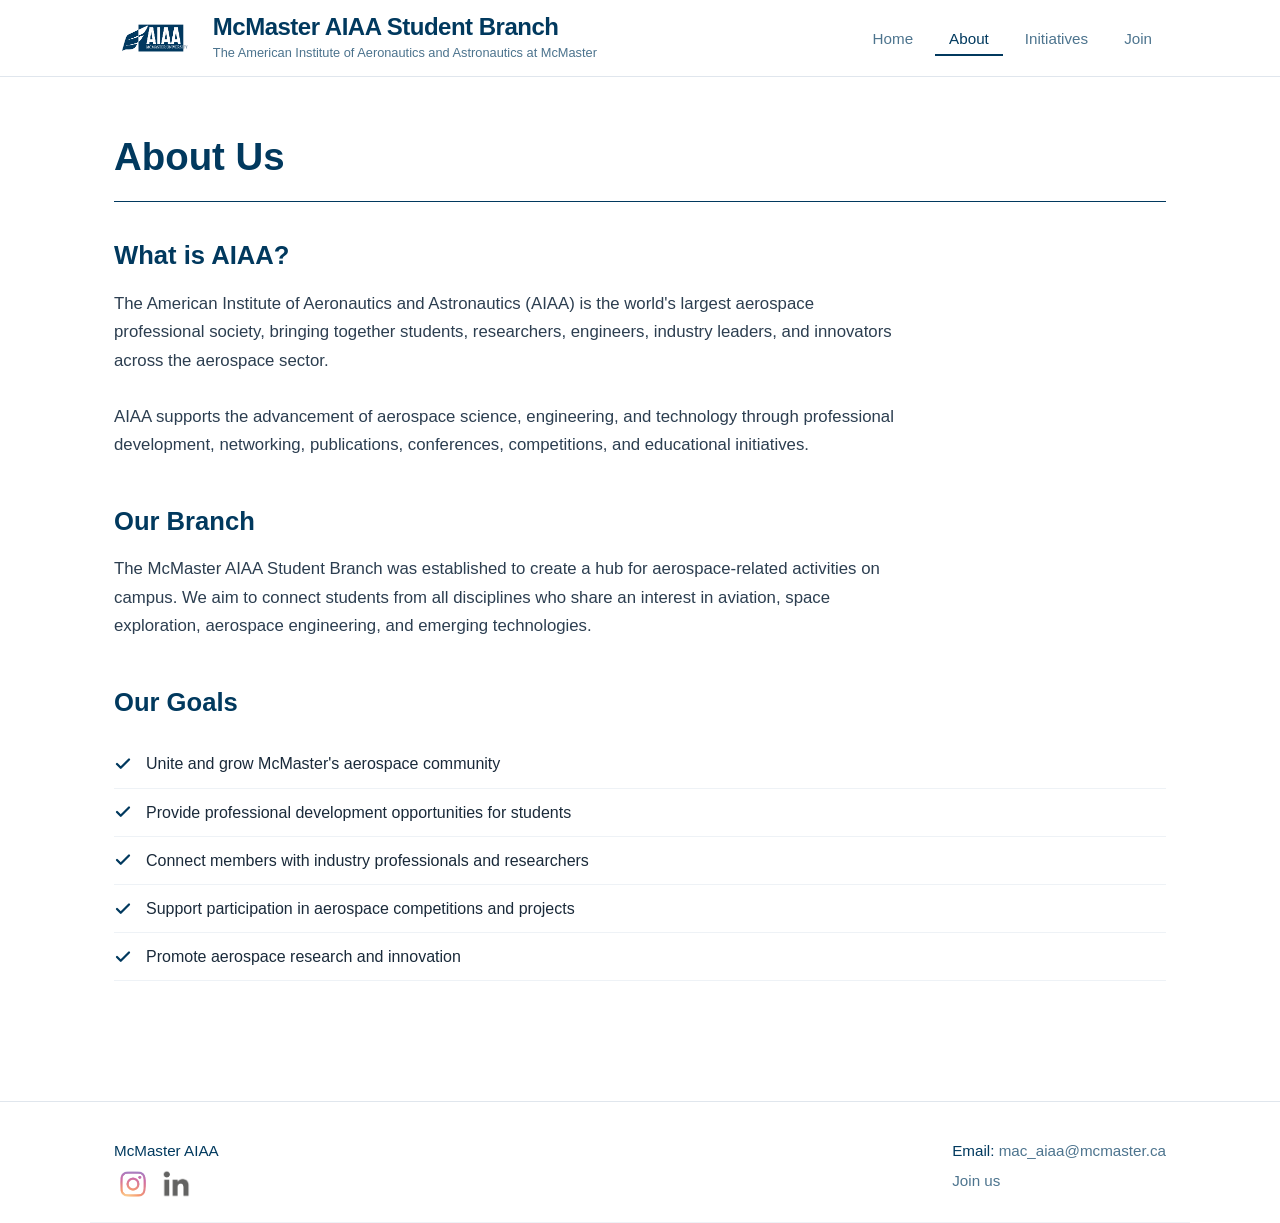
==== about.html @ 82f976f5 "updated header + navbar" ====
<!doctype html>
<html lang="en">

<head>
    <meta charset="utf-8">
    <meta name="viewport" content="width=device-width, initial-scale=1.0">
    <title>McMaster AIAA | About</title>
    <link rel="stylesheet" href="css/style.css">

    <link rel="icon" type="image/png" href="favicon/favicon-96x96.png" sizes="96x96" />
    <link rel="icon" type="image/svg+xml" href="favicon/favicon.svg" />
    <link rel="shortcut icon" href="favicon/favicon.ico" />
    <link rel="apple-touch-icon" sizes="180x180" href="favicon/apple-touch-icon.png" />
    <link rel="manifest" href="favicon/site.webmanifest" />
</head>

<body>

    <div id="container">
        <!-- ===== HEADER ===== -->
        <div id="header">
            <div class="header-inner">
                <a href="index.html" id="homelink">
                    <div id="headerlogo">
                        <img src="images/wingslogo_whitebg.png" id="logo" alt="McMaster AIAA logo">
                    </div>
                    <div id="headertext">
                        <h1>McMaster AIAA Student Branch</h1>
                        <p>The American Institute of Aeronautics and Astronautics at McMaster</p>
                    </div>
                </a>
                <button class="nav-toggle" id="navToggle" aria-label="Toggle navigation menu">
                    <span></span>
                    <span></span>
                    <span></span>
                </button>
                <div id="navbar">
                    <a href="index.html" class="link">Home</a>
                    <a href="about.html" class="link active">About</a>
                    <a href="projects.html" class="link">Initiatives</a>
                    <a href="join.html" class="link">Join</a>
                </div>
            </div>
        </div>

        <!-- ===== PAGE CONTENT ===== -->
        <div class="page-content">
            <div class="container">
                <h1>About Us</h1>

                <section>
                    <h2>What is AIAA?</h2>
                    <p>
                        The American Institute of Aeronautics and Astronautics (AIAA) is the world's largest aerospace
                        professional society, bringing together students, researchers, engineers, industry leaders, and
                        innovators across the aerospace sector.
                    </p>
                    <br>
                    <p>
                        AIAA supports the advancement of aerospace science, engineering, and technology through
                        professional development, networking, publications, conferences, competitions, and educational
                        initiatives.
                    </p>
                </section>

                <section>
                    <h2>Our Branch</h2>
                    <p>
                        The McMaster AIAA Student Branch was established to create a hub for aerospace-related
                        activities on campus. We aim to connect students from all disciplines who share an interest in
                        aviation, space exploration, aerospace engineering, and emerging technologies.
                    </p>
                </section>

                <section>
                    <h2>Our Goals</h2>
                    <ul class="goals-list">
                        <li>Unite and grow McMaster's aerospace community</li>
                        <li>Provide professional development opportunities for students</li>
                        <li>Connect members with industry professionals and researchers</li>
                        <li>Support participation in aerospace competitions and projects</li>
                        <li>Promote aerospace research and innovation</li>
                    </ul>
                </section>
            </div>
        </div>

        <!-- ===== FOOTER ===== -->
        <div id="footer">
            <div class="container footer-inner">
                <div class="footer-col">
                    <p>McMaster AIAA</p>
                    <div class="social-links">
                        <a href="https://www.instagram.com/mcmasteraiaa/" target="_blank">
                            <img class="footer-logo" src="images/instagramLogo.png" alt="Instagram">
                        </a>
                        <a href="https://www.linkedin.com/company/mcmasteraiaa/" target="_blank">
                            <img class="footer-logo" src="images/Icon-Linkedin.png" alt="LinkedIn">
                        </a>
                    </div>
                </div>
                <div class="footer-col">
                    <p>Email: <a target="_blank" href="mailto:mac_aiaa@mcmaster.ca">mac_aiaa@mcmaster.ca</a></p>
                    <p><a href="join.html">Join us</a></p>
                </div>
            </div>
        </div>
    </div>

    <script src="js/script.js" defer></script>
</body>

</html>
---- css/style.css ----
* {
    margin: 0;
    padding: 0;
    box-sizing: border-box;
    cursor: default;
}

body {
    font-family: -apple-system, BlinkMacSystemFont, 'Segoe UI', Roboto, Helvetica, Arial, sans-serif;
    color: #1a1a1a;
    line-height: 1.7;
    padding-top: 76px;
}

a {
    text-decoration: none;
    color: inherit;
    cursor: pointer;
}

img {
    max-width: 100%;
    display: block;
}

.container {
    max-width: 1100px;
    margin: 0 auto;
    padding: 0 24px;
}

/* ===== HEADER ===== */
#header {
    background: #ffffff;
    color: #01395e;
    padding: 8px 0;
    border-bottom: 1px solid #e0e6ed;
    position: fixed;
    top: 0;
    left: 0;
    right: 0;
    z-index: 1000;
    width: 100%;
}

.header-inner {
    display: flex;
    flex-wrap: wrap;
    align-items: center;
    justify-content: space-between;
    max-width: 1100px;
    margin: 0 auto;
    padding: 0 24px;
}

#homelink {
    display: flex;
    align-items: center;
    gap: 16px;
}

#headerlogo {
    flex-shrink: 0;
}

#logo {
    height: 60px;
    width: auto;
    padding: 4px;
    border-radius: 0;
    background: #ffffff;
}

#headertext h1 {
    font-size: 1.5rem;
    font-weight: 600;
    letter-spacing: -0.5px;
    line-height: 1.2;
    margin: 0;
    color: #01395e;
}

#headertext p {
    font-size: 0.8rem;
    opacity: 0.7;
    margin: 0;
    font-weight: 400;
    color: #01395e;
}

/* ===== HAMBURGER TOGGLE (mobile) ===== */
.nav-toggle {
    display: none;
    background: none;
    border: none;
    cursor: pointer;
    padding: 8px;
    flex-direction: column;
    gap: 5px;
    margin-left: auto;
    z-index: 1001;
}

.nav-toggle span {
    display: block;
    width: 26px;
    height: 2.5px;
    background: #01395e;
    transition: 0.25s ease;
    transform-origin: center;
    border-radius: 2px;
}

.nav-toggle.active span:nth-child(1) {
    transform: rotate(45deg) translate(5px, 5px);
}

.nav-toggle.active span:nth-child(2) {
    opacity: 0;
}

.nav-toggle.active span:nth-child(3) {
    transform: rotate(-45deg) translate(5px, -5px);
}

/* ===== NAVBAR ===== */
#navbar {
    display: flex;
    gap: 8px;
    align-items: center;
}

#navbar a {
    position: relative;
    color: rgba(1, 57, 94, 0.7);
    font-weight: 500;
    padding: 6px 14px 4px 14px;
    font-size: 0.95rem;
    transition: color 0.2s;
    border-radius: 0;
}

#navbar a::after {
    content: '';
    position: absolute;
    bottom: 0;
    left: 0;
    width: 100%;
    height: 2px;
    background: #01395e;
    transform: scaleX(0);
    transform-origin: center;
    transition: transform 0.25s ease;
}

#navbar a:hover {
    color: #01395e;
}

#navbar a:hover::after {
    transform: scaleX(1);
}

#navbar a.active {
    color: #01395e;
}

#navbar a.active::after {
    transform: scaleX(1);
}

/* ===== HERO ===== */
#intro {
    padding: 0;
    background: #ffffff;
    border-bottom: 1px solid #eef2f6;
    position: relative;
}

.hero {
    position: relative;
    min-height: 480px;
    display: flex;
    align-items: center;
    justify-content: center;
    background-image: url('../images/earth.jpg');
    background-size: cover;
    background-position: center;
    background-color: #01395e;
    background-blend-mode: overlay;
}

.hero-overlay {
    /* background: rgba(1, 57, 94, 0.6); */
    width: 100%;
    padding: 80px 24px;
    text-align: center;
}

.hero-overlay h1 {
    font-size: 4.2rem;
    font-weight: 700;
    color: #ffffff;
    margin-bottom: 16px;
    letter-spacing: -1px;
    max-width: 900px;
    margin-left: auto;
    margin-right: auto;
}

.hero-overlay p {
    font-size: 1.3rem;
    color: rgba(255, 255, 255, 0.9);
    max-width: 720px;
    margin: 0 auto 24px;
}

.hero-overlay .btn-primary {
    background: #ffffff;
    color: #01395e;
    border: 2px solid #ffffff;
}

.hero-overlay .btn-primary:hover {
    background: transparent;
    color: #ffffff;
}

/* ===== MISSION ===== */
#missionstmt {
    padding: 40px 0;
    background: #ffffff;
}

.mission-box {
    background: #f8fafc;
    padding: 32px 40px;
    border-left: 2px solid #01395e;
    border-radius: 0;
}

.mission-box h2 {
    color: #01395e;
    font-size: 1.6rem;
    margin-bottom: 8px;
}

.mission-box p {
    font-size: 1.1rem;
    color: #2c3e50;
    max-width: 750px;
}

/* ===== INITIATIVES PREVIEW ===== */
#initiatives-preview {
    padding: 48px 0;
    background: #ffffff;
}

#initiatives-preview h2 {
    font-size: 1.8rem;
    color: #01395e;
    margin-bottom: 28px;
    border-bottom: 1px solid #01395e;
    padding-bottom: 8px;
    display: inline-block;
}

.preview-grid {
    display: grid;
    grid-template-columns: repeat(2, 2fr);
    gap: 24px;
    margin-top: 8px;
}

.preview-item {
    background: #f8fafc;
    padding: 0 0 20px 0;
    border-radius: 0;
    border: 1px solid #e9edf2;
    transition: box-shadow 0.2s;
    overflow: hidden;
}

/* .preview-item:hover {
    box-shadow: 0 4px 16px rgba(1, 57, 94, 0.06);
} */

.preview-item img {
    width: 100%;
    height: 140px;
    object-fit: cover;
    border-bottom: 1px solid #e9edf2;
}

.preview-item .preview-content {
    padding: 16px 20px;
}

.preview-content a {
    text-decoration: underline;
}

.preview-item h3 {
    color: #01395e;
    font-size: 1.1rem;
    margin-bottom: 6px;
}

.preview-item p {
    font-size: 0.95rem;
    color: #3d5166;
    margin: 0;
}

#joinus {
    padding: 48px 0 64px;
    background: #ffffff;
    text-align: center;
}

.btn-primary {
    display: inline-block;
    background: #01395e;
    color: #ffffff;
    padding: 14px 48px;
    font-weight: 600;
    font-size: 1.1rem;
    border-radius: 0;
    transition: background 0.2s, color 0.2s;
    border: 2px solid #01395e;
}

.btn-primary:hover {
    background: #002b49;
    border-color: #002b49;
}

/* ===== ABOUT, PROJECTS, JOIN PAGES ===== */
.page-content {
    padding: 48px 0 32px;
    background: #ffffff;
}

.page-content h1 {
    font-size: 2.4rem;
    color: #01395e;
    font-weight: 600;
    margin-bottom: 32px;
    border-bottom: 1px solid #01395e;
    padding-bottom: 12px;
}

.page-content section {
    margin-bottom: 40px;
}

.page-content h2 {
    font-size: 1.6rem;
    color: #01395e;
    margin-bottom: 12px;
}

.page-content p {
    font-size: 1.05rem;
    color: #2c3e50;
    max-width: 780px;
}

/* .about-image {
    margin: 24px 0 32px;
    border: 1px solid #e9edf2;
}

.about-image img {
    width: 100%;
    max-height: 320px;
    object-fit: cover;
} */

.goals-list {
    list-style: none;
    padding: 0;
    margin: 16px 0 0;
}

.goals-list li {
    padding: 10px 0 10px 32px;
    background: url('data:image/svg+xml;utf8,<svg xmlns="http://www.w3.org/2000/svg" width="18" height="18" viewBox="0 0 24 24" fill="none" stroke="%2301395e" stroke-width="3" stroke-linecap="round" stroke-linejoin="round"><polyline points="20 6 9 17 4 12"></polyline></svg>') left center no-repeat;
    background-size: 18px;
    border-bottom: 1px solid #eef2f6;
    color: #1a2a3a;
}

.initiative-list {
    display: flex;
    flex-direction: column;
    gap: 32px;
}

.initiative-item {
    background: #f8fafc;
    padding: 0;
    border-radius: 0;
    border-left: 2px solid #01395e;
    overflow: hidden;
}

.initiative-item .initiative-image {
    width: 100%;
    height: 180px;
    background-image: url('../images/placeholder.jpg');
    background-size: cover;
    background-position: center;
    border-bottom: 1px solid #e9edf2;
}

.initiative-item .initiative-text {
    padding: 24px 32px;
}

.initiative-text a {
    text-decoration: underline;
}

.initiative-item h2 {
    font-size: 1.3rem;
    color: #01395e;
    margin-bottom: 6px;
}

.initiative-item p {
    margin: 0;
    font-size: 1rem;
    color: #2c3e50;
}

.sponsor-section {
    margin-top: 48px;
    padding: 32px;
    background: #f8fafc;
    border-radius: 0;
    text-align: center;
}

.sponsor-section h2 {
    color: #01395e;
    margin-bottom: 8px;
}

.sponsor-section p {
    color: #01395e;
    font-weight: 600;
    text-decoration: underline;
    margin: 0 auto;
    text-align: center;
}

/* contact / join */
.contact-grid {
    display: grid;
    grid-template-columns: repeat(auto-fit, minmax(200px, 1fr));
    gap: 24px;
    margin: 32px 0;
}

.contact-card {
    background: #f8fafc;
    padding: 24px;
    border-radius: 0;
    text-align: center;
    border: 1px solid #e9edf2;
}

.contact-card h2 {
    font-size: 1.1rem;
    color: #01395e;
    margin-bottom: 8px;
}

.contact-card a {
    color: #01395e;
    font-weight: 500;
    word-break: break-all;
}

.join-note {
    margin-top: 24px;
    padding: 20px;
    background: #f8fafc;
    border-radius: 0;
    text-align: center;
}

.join-note a {
    color: #01395e;
    font-weight: 600;
    text-decoration: underline;
}

.lead {
    font-size: 1.15rem;
    color: #2c3e50;
    max-width: 780px;
    margin-bottom: 24px;
}

/* ===== FOOTER ===== */
#footer {
    background: #ffffff;
    color: #01395e;
    padding-top: 32px;
    margin-top: 48px;
    border-top: 1px solid #e0e6ed;
}

.footer-inner {
    display: flex;
    flex-wrap: wrap;
    justify-content: space-between;
    gap: 32px;
    padding-bottom: 24px;
    border-bottom: 1px solid #eef2f6;
}

.footer-col p {
    margin: 4px 0;
    font-size: 0.95rem;
}

.footer-col a {
    color: rgba(1, 57, 94, 0.7);
    transition: color 0.2s;
}

.footer-col a:hover {
    color: #01395e;
}

.social-links {
    display: flex;
    gap: 12px;
    margin-top: 6px;
}

.footer-logo {
    height: 28px;
    width: auto;
    opacity: 0.7;
    transition: opacity 0.2s;
}

.footer-logo:hover {
    opacity: 1;
    cursor: pointer;
}

/* ===== RESPONSIVE ===== */

/* Tablet*/
@media (min-width: 769px) and (max-width: 992px) {
    .header-inner {
        justify-content: center;
    }

    #homelink {
        flex: 0 0 auto;
    }

    #navbar {
        flex-basis: 100%;
        justify-content: center;
        margin-top: 4px;
    }

    .preview-grid {
        grid-template-columns: 1fr 1fr;
    }
}

/* Mobile */
@media (max-width: 768px) {
    body {
        padding-top: 66px;
    }

    .header-inner {
        flex-wrap: wrap;
        justify-content: flex-start;
        align-items: center;
        padding: 0 16px;
    }

    #homelink {
        flex: 0 1 auto;
        gap: 8px;
        max-width: calc(100% - 50px);
    }

    #logo {
        height: 40px;
    }

    #headertext h1 {
        font-size: 1rem;
        white-space: nowrap;
    }

    #headertext p {
        font-size: 0.6rem;
        white-space: nowrap;
        overflow: hidden;
        text-overflow: ellipsis;
        max-width: 150px;
    }

    .nav-toggle {
        display: flex;
        flex: 0 0 auto;
        margin-left: auto;
        padding: 4px;
    }

    #navbar {
        display: none;
        flex-direction: column;
        width: 100%;
        background: #ffffff;
        border-top: 1px solid #e0e6ed;
        margin-top: 12px;
        padding: 8px 0;
        order: 3;
        flex-basis: 100%;
        position: relative;
        box-shadow: 0 4px 12px rgba(0, 0, 0, 0.04);
    }

    #navbar.open {
        display: flex;
    }

    #navbar a {
        padding: 12px 20px;
        width: 100%;
        text-align: center;
        font-size: 0.95rem;
        color: #01395e;
        border-radius: 0;
        border-bottom: 1px solid #f4f8fc;
    }

    #navbar a:last-child {
        border-bottom: none;
    }

    #navbar a::after {
        display: none;
    }

    #navbar a.active {
        background: #f4f8fc;
        font-weight: 600;
    }

    #navbar a:hover {
        background: #f4f8fc;
    }

    .hero-overlay h1 {
        font-size: 2.6rem;
    }

    .hero-overlay p {
        font-size: 1.05rem;
    }

    .footer-inner {
        flex-direction: column;
        align-items: center;
        text-align: center;
    }

    .social-links {
        justify-content: center;
    }
}

/* Small phones */
@media (max-width: 480px) {
    body {
        padding-top: 60px;
    }

    #logo {
        height: 34px;
    }

    #headertext h1 {
        font-size: 0.9rem;
    }

    #headertext p {
        font-size: 0.5rem;
        max-width: 120px;
    }

    .hero-overlay h1 {
        font-size: 2.2rem;
    }

    .hero-overlay p {
        font-size: 1rem;
    }

    .preview-grid {
        grid-template-columns: 1fr;
    }

    .initiative-item .initiative-text {
        padding: 16px 20px;
    }

    .contact-grid {
        grid-template-columns: 1fr;
    }

    .btn-primary {
        padding: 12px 32px;
        font-size: 1rem;
    }
}
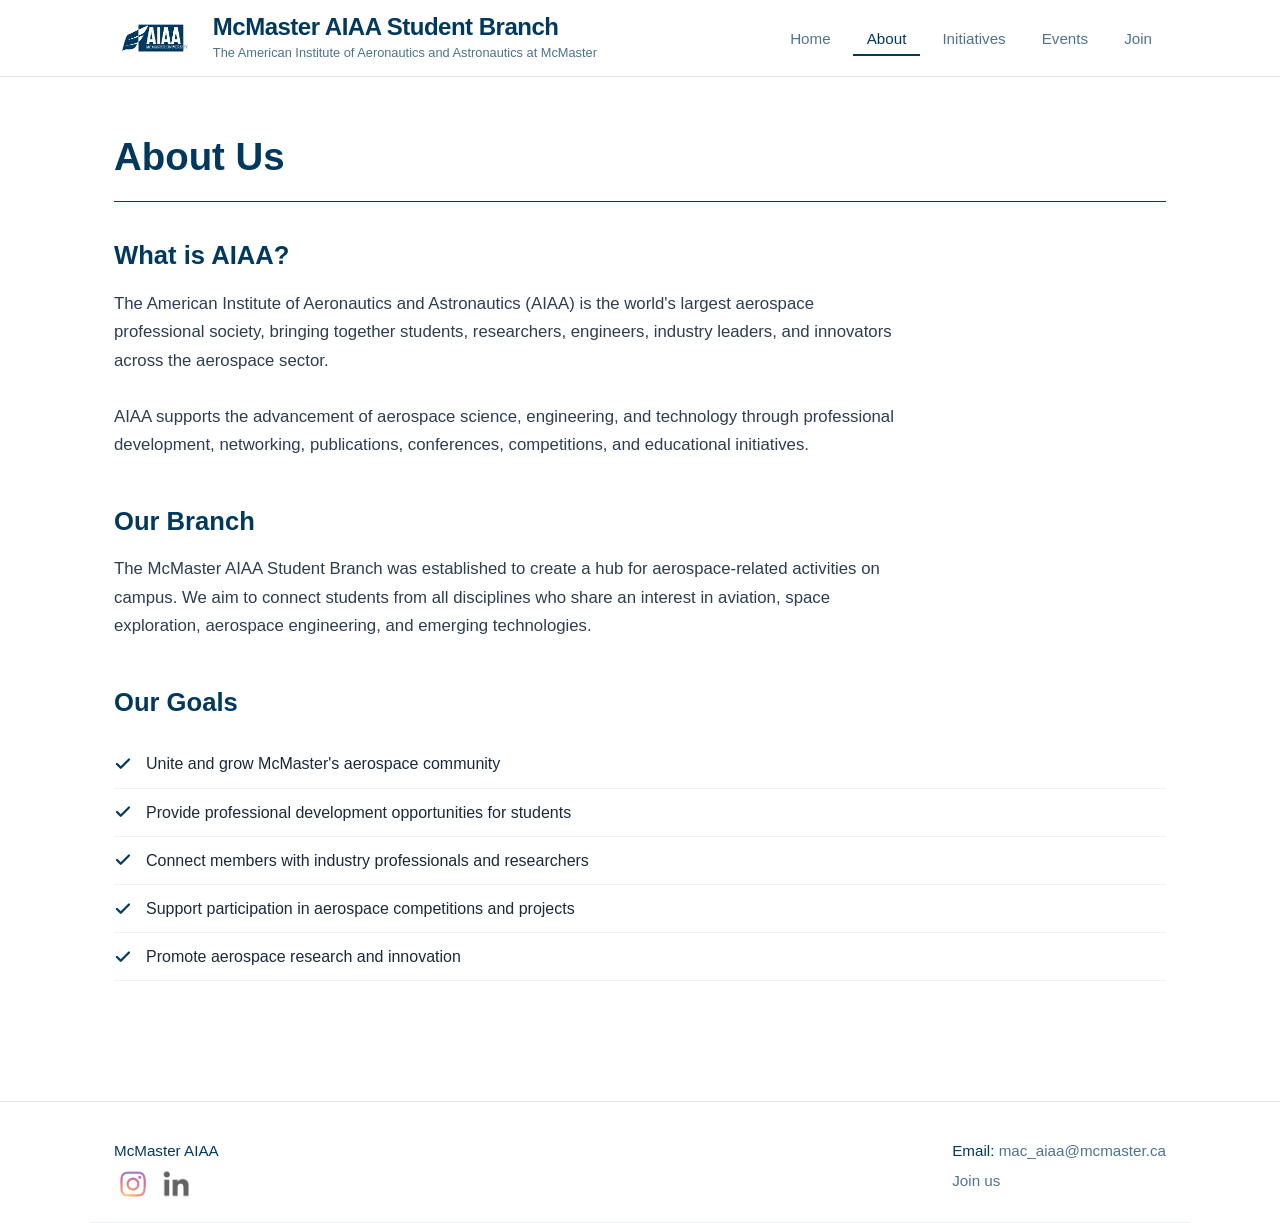
==== commit f8744917: "Merge branch 'main' into events-calendar" ====
--- a/about.html
+++ b/about.html
@@ -35,11 +35,12 @@
                     <span></span>
                 </button>
                 <div id="navbar">
-                    <a href="index.html" class="link">Home</a>
-                    <a href="about.html" class="link active">About</a>
-                    <a href="projects.html" class="link">Initiatives</a>
-                    <a href="join.html" class="link">Join</a>
-                </div>
+    <a href="index.html" class="link">Home</a>
+    <a href="about.html" class="link">About</a>
+    <a href="projects.html" class="link">Initiatives</a>
+    <a href="events.html" class="link active">Events</a>
+    <a href="join.html" class="link">Join</a>
+</div>
             </div>
         </div>
 
--- a/css/style.css
+++ b/css/style.css
@@ -728,4 +728,52 @@
         padding: 12px 32px;
         font-size: 1rem;
     }
+}
+
+/* ===== EVENTS PAGE ===== */
+
+.events-grid {
+    display: grid;
+    grid-template-columns: repeat(auto-fit, minmax(320px, 1fr));
+    gap: 28px;
+    margin-top: 40px;
+}
+
+.event-card {
+    background: #f8fafc;
+    border: 1px solid #e9edf2;
+    border-radius: 8px;
+    padding: 28px;
+    transition: box-shadow 0.2s ease;
+}
+
+.event-card:hover {
+    box-shadow: 0 6px 18px rgba(1,57,94,.08);
+}
+
+.event-card h2 {
+    color: #01395e;
+    font-size: 1.35rem;
+    margin-bottom: 12px;
+}
+
+.event-date {
+    color: #01395e;
+    font-weight: 600;
+    margin-bottom: 14px;
+}
+
+.event-card p {
+    color: #2c3e50;
+    margin-bottom: 18px;
+}
+
+.event-status {
+    display: inline-block;
+    background: #01395e;
+    color: white;
+    padding: 8px 16px;
+    border-radius: 30px;
+    font-size: .85rem;
+    font-weight: 600;
 }
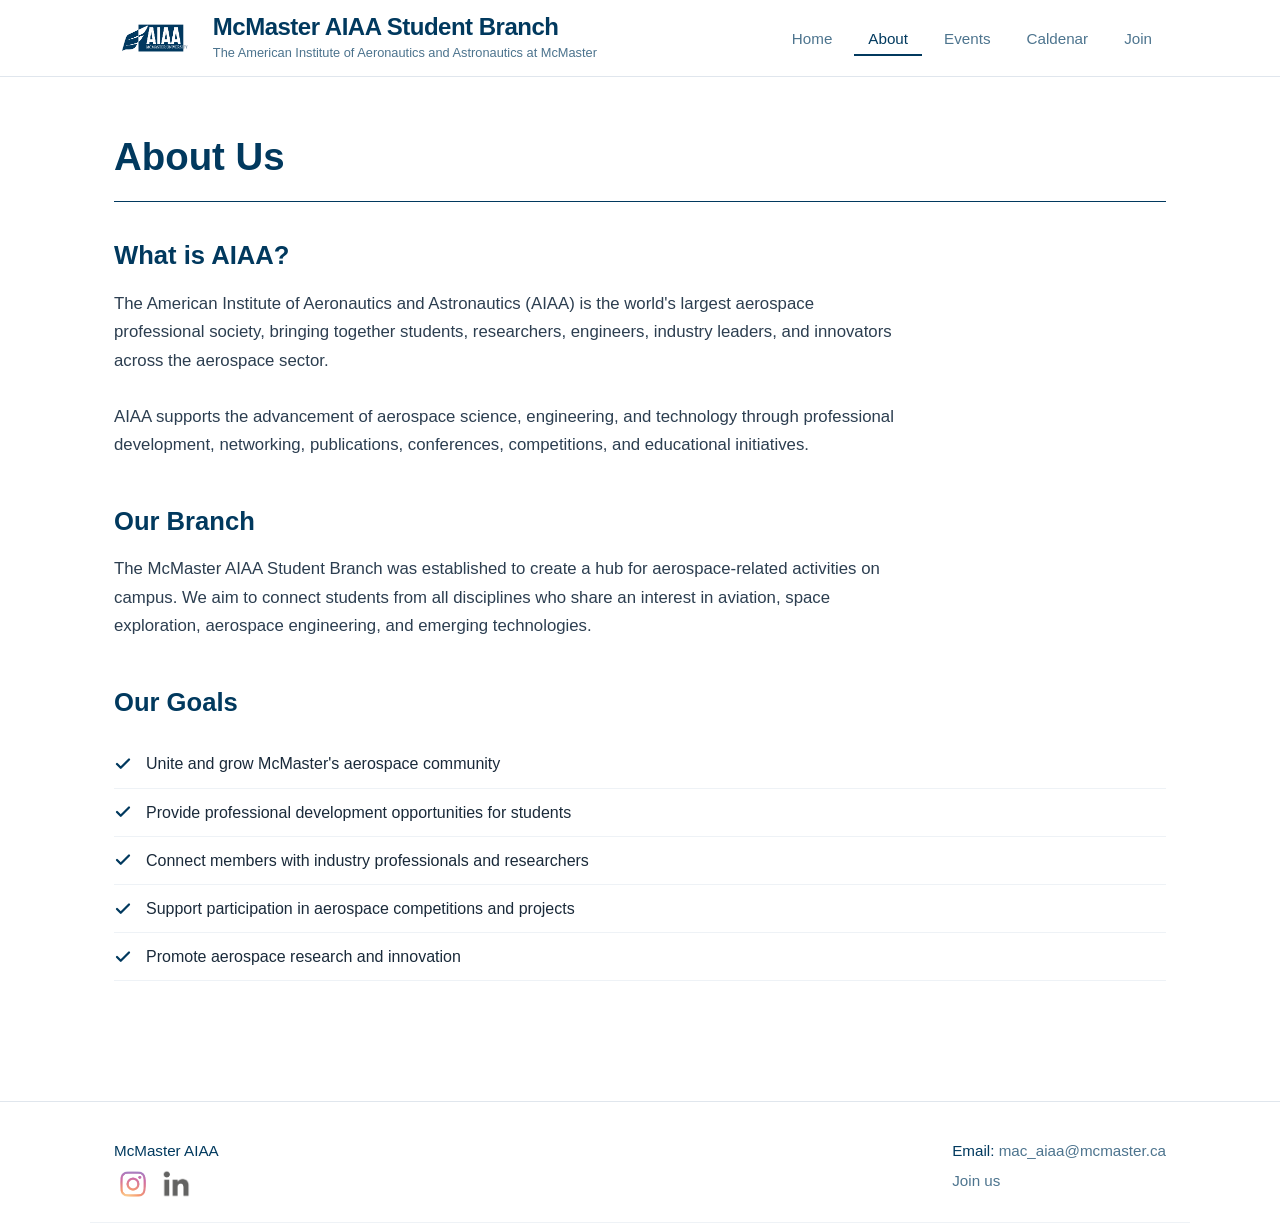
==== commit 7c46f0be: "fixed headers" ====
--- a/about.html
+++ b/about.html
@@ -35,12 +35,12 @@
                     <span></span>
                 </button>
                 <div id="navbar">
-    <a href="index.html" class="link">Home</a>
-    <a href="about.html" class="link">About</a>
-    <a href="projects.html" class="link">Initiatives</a>
-    <a href="events.html" class="link active">Events</a>
-    <a href="join.html" class="link">Join</a>
-</div>
+                    <a href="index.html" class="link">Home</a>
+                    <a href="about.html" class="link">About</a>
+                    <a href="projects.html" class="link">Events</a>
+                    <a href="events.html" class="link active">Caldenar</a>
+                    <a href="join.html" class="link">Join</a>
+                </div>
             </div>
         </div>
 
--- a/css/style.css
+++ b/css/style.css
@@ -776,4 +776,344 @@
     border-radius: 30px;
     font-size: .85rem;
     font-weight: 600;
+}
+
+/* =========================
+   EVENTS CALENDAR
+   ========================= */
+
+.calendar-header {
+    display: flex;
+    align-items: center;
+    justify-content: center;
+    gap: 30px;
+    margin-bottom: 15px;
+}
+
+.calendar-header h1 {
+    margin: 0;
+    min-width: 250px;
+    text-align: center;
+}
+
+.calendar-nav {
+    border: none;
+    background: #01395e;
+    color: white;
+    width: 42px;
+    height: 42px;
+    border-radius: 50%;
+    font-size: 22px;
+    cursor: pointer;
+    transition: 0.2s ease;
+}
+
+.calendar-nav:hover {
+    transform: scale(1.08);
+}
+
+.calendar-actions {
+    display: flex;
+    justify-content: center;
+    margin-bottom: 25px;
+}
+
+.today-button {
+    border: 1px solid #01395e;
+    background: white;
+    color: #01395e;
+    padding: 8px 18px;
+    border-radius: 6px;
+    cursor: pointer;
+    font-weight: 600;
+}
+
+.today-button:hover {
+    background: #01395e;
+    color: white;
+}
+
+.calendar {
+    width: 100%;
+    border: 1px solid #ddd;
+    border-radius: 10px;
+    overflow: hidden;
+    background: white;
+}
+
+.calendar-weekdays {
+    display: grid;
+    grid-template-columns: repeat(7, 1fr);
+    background: #01395e;
+    color: white;
+}
+
+.calendar-weekdays div {
+    padding: 14px 8px;
+    text-align: center;
+    font-weight: 600;
+}
+
+.calendar-days {
+    display: grid;
+    grid-template-columns: repeat(7, 1fr);
+}
+
+.calendar-day {
+    min-height: 120px;
+    border-right: 1px solid #ddd;
+    border-bottom: 1px solid #ddd;
+    padding: 8px;
+    position: relative;
+    background: white;
+}
+
+.calendar-day:nth-child(7n) {
+    border-right: none;
+}
+
+.day-number {
+    font-weight: 600;
+    font-size: 14px;
+}
+
+.other-month {
+    background: #f7f7f7;
+    color: #aaa;
+}
+
+.calendar-event {
+    margin-top: 8px;
+    padding: 7px;
+    border-radius: 6px;
+    background: #01395e;
+    color: white;
+    font-size: 12px;
+    cursor: pointer;
+    transition: 0.2s ease;
+}
+
+.calendar-event:hover {
+    transform: translateY(-2px);
+}
+
+.calendar-event strong {
+    display: block;
+    margin-bottom: 3px;
+}
+
+.calendar-event span {
+    display: block;
+    opacity: 0.9;
+}
+
+
+/* Mobile */
+
+@media (max-width: 768px) {
+
+    .calendar-header {
+        gap: 15px;
+    }
+
+    .calendar-header h1 {
+        min-width: 180px;
+        font-size: 24px;
+    }
+
+    .calendar-day {
+        min-height: 90px;
+        padding: 5px;
+    }
+
+    .calendar-weekdays div {
+        font-size: 12px;
+        padding: 10px 4px;
+    }
+
+    .calendar-event {
+        font-size: 10px;
+        padding: 5px;
+    }
+
+}
+
+/* =========================
+   EVENT MODAL
+   ========================= */
+
+.event-modal {
+    display: none;
+    position: fixed;
+    z-index: 9999;
+
+    top: 0;
+    left: 0;
+    width: 100%;
+    height: 100%;
+
+    background: rgba(0, 0, 0, 0.55);
+
+    align-items: center;
+    justify-content: center;
+
+    padding: 20px;
+    box-sizing: border-box;
+}
+
+.event-modal.show {
+    display: flex;
+}
+
+.event-modal-content {
+    position: relative;
+
+    width: 100%;
+    max-width: 500px;
+
+    background: #ffffff;
+
+    border-radius: 14px;
+
+    padding: 35px;
+
+    box-sizing: border-box;
+
+    box-shadow: 0 15px 50px rgba(0, 0, 0, 0.3);
+
+    animation: eventModalAppear 0.2s ease-out;
+}
+
+@keyframes eventModalAppear {
+    from {
+        opacity: 0;
+        transform: translateY(-15px) scale(0.97);
+    }
+
+    to {
+        opacity: 1;
+        transform: translateY(0) scale(1);
+    }
+}
+
+
+/* Close button */
+
+.close-modal {
+    position: absolute;
+
+    top: 14px;
+    right: 18px;
+
+    width: 35px;
+    height: 35px;
+
+    border: none;
+    background: transparent;
+
+    color: #555;
+
+    font-size: 30px;
+    line-height: 30px;
+
+    cursor: pointer;
+
+    padding: 0;
+
+    transition: 0.2s ease;
+}
+
+.close-modal:hover {
+    color: #01395e;
+    transform: scale(1.1);
+}
+
+
+/* Event title */
+
+.event-modal-content h2 {
+    margin: 0 45px 25px 0;
+
+    color: #01395e;
+
+    font-size: 28px;
+    font-weight: 700;
+}
+
+
+/* Event information */
+
+.event-details {
+    margin-bottom: 20px;
+}
+
+.event-details p {
+    display: flex;
+    align-items: center;
+
+    gap: 12px;
+
+    margin: 14px 0;
+
+    color: #333;
+
+    font-size: 16px;
+}
+
+.event-icon {
+    display: inline-flex;
+
+    align-items: center;
+    justify-content: center;
+
+    width: 28px;
+
+    font-size: 18px;
+}
+
+
+/* Description */
+
+.modal-description {
+    margin: 20px 0 0;
+
+    padding-top: 20px;
+
+    border-top: 1px solid #ddd;
+
+    color: #555;
+
+    font-size: 15px;
+
+    line-height: 1.6;
+}
+
+
+/* Prevent page scrolling while modal is open */
+
+body.modal-open {
+    overflow: hidden;
+}
+
+
+/* Mobile */
+
+@media (max-width: 768px) {
+
+    .event-modal {
+        padding: 15px;
+    }
+
+    .event-modal-content {
+        padding: 28px 22px;
+    }
+
+    .event-modal-content h2 {
+        font-size: 24px;
+    }
+
+    .event-details p {
+        font-size: 15px;
+    }
+
 }
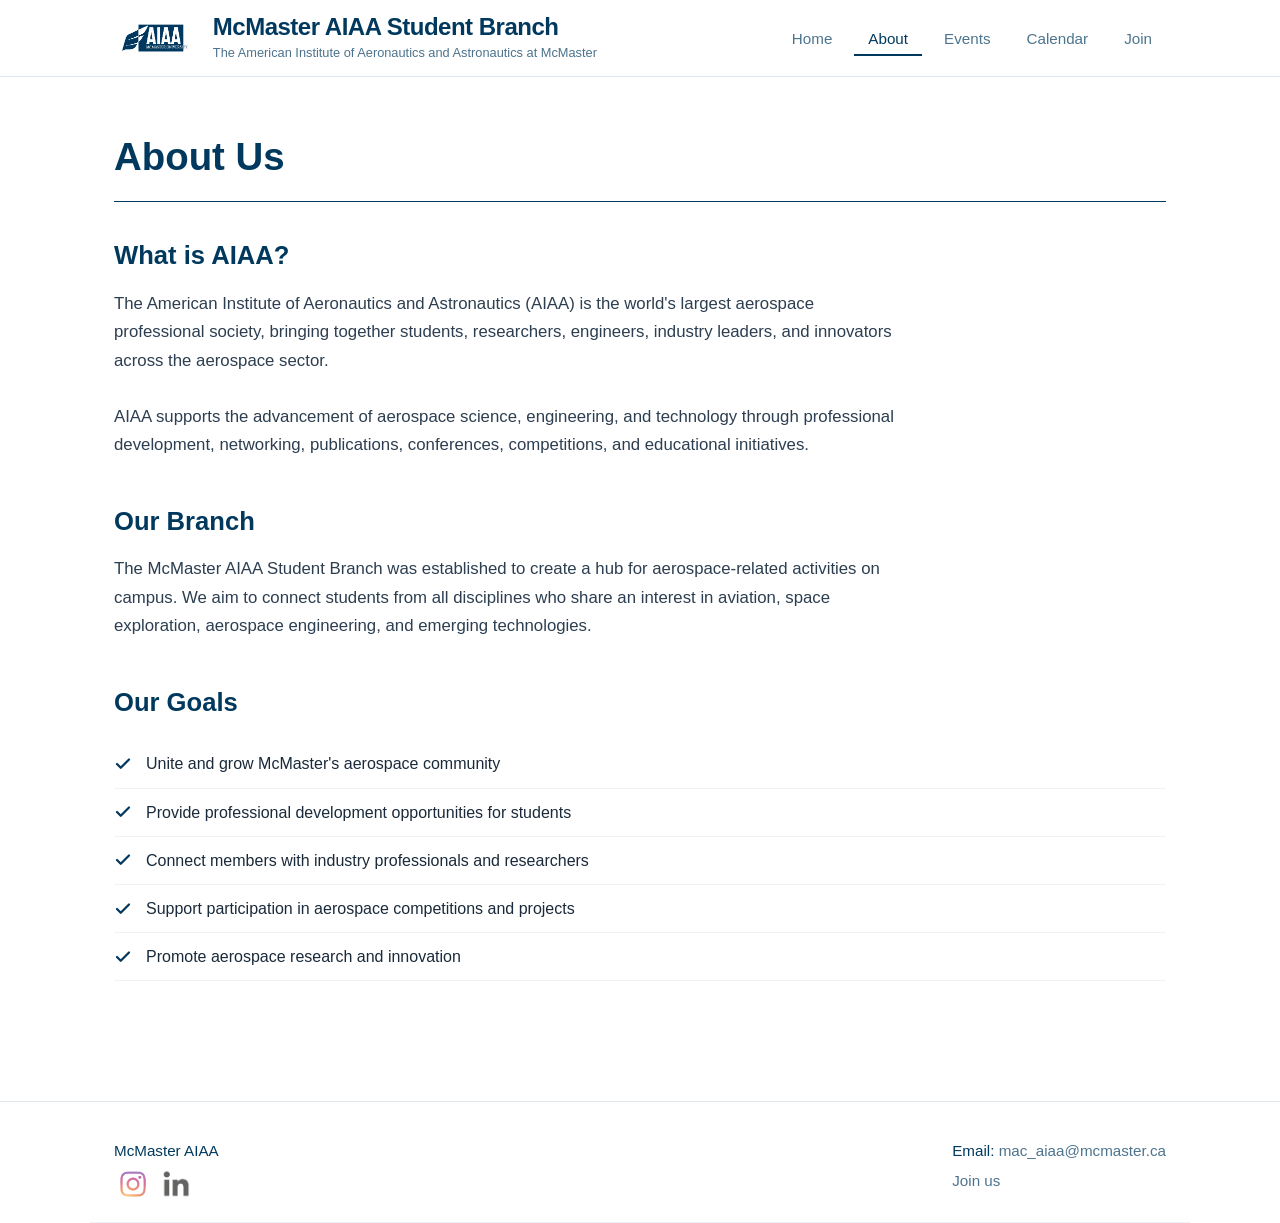
==== commit 17e4635a: "." ====
--- a/about.html
+++ b/about.html
@@ -37,8 +37,8 @@
                 <div id="navbar">
                     <a href="index.html" class="link">Home</a>
                     <a href="about.html" class="link">About</a>
-                    <a href="projects.html" class="link">Events</a>
-                    <a href="events.html" class="link active">Caldenar</a>
+                    <a href="events.html" class="link">Events</a>
+                    <a href="calendar.html" class="link">Calendar</a>
                     <a href="join.html" class="link">Join</a>
                 </div>
             </div>
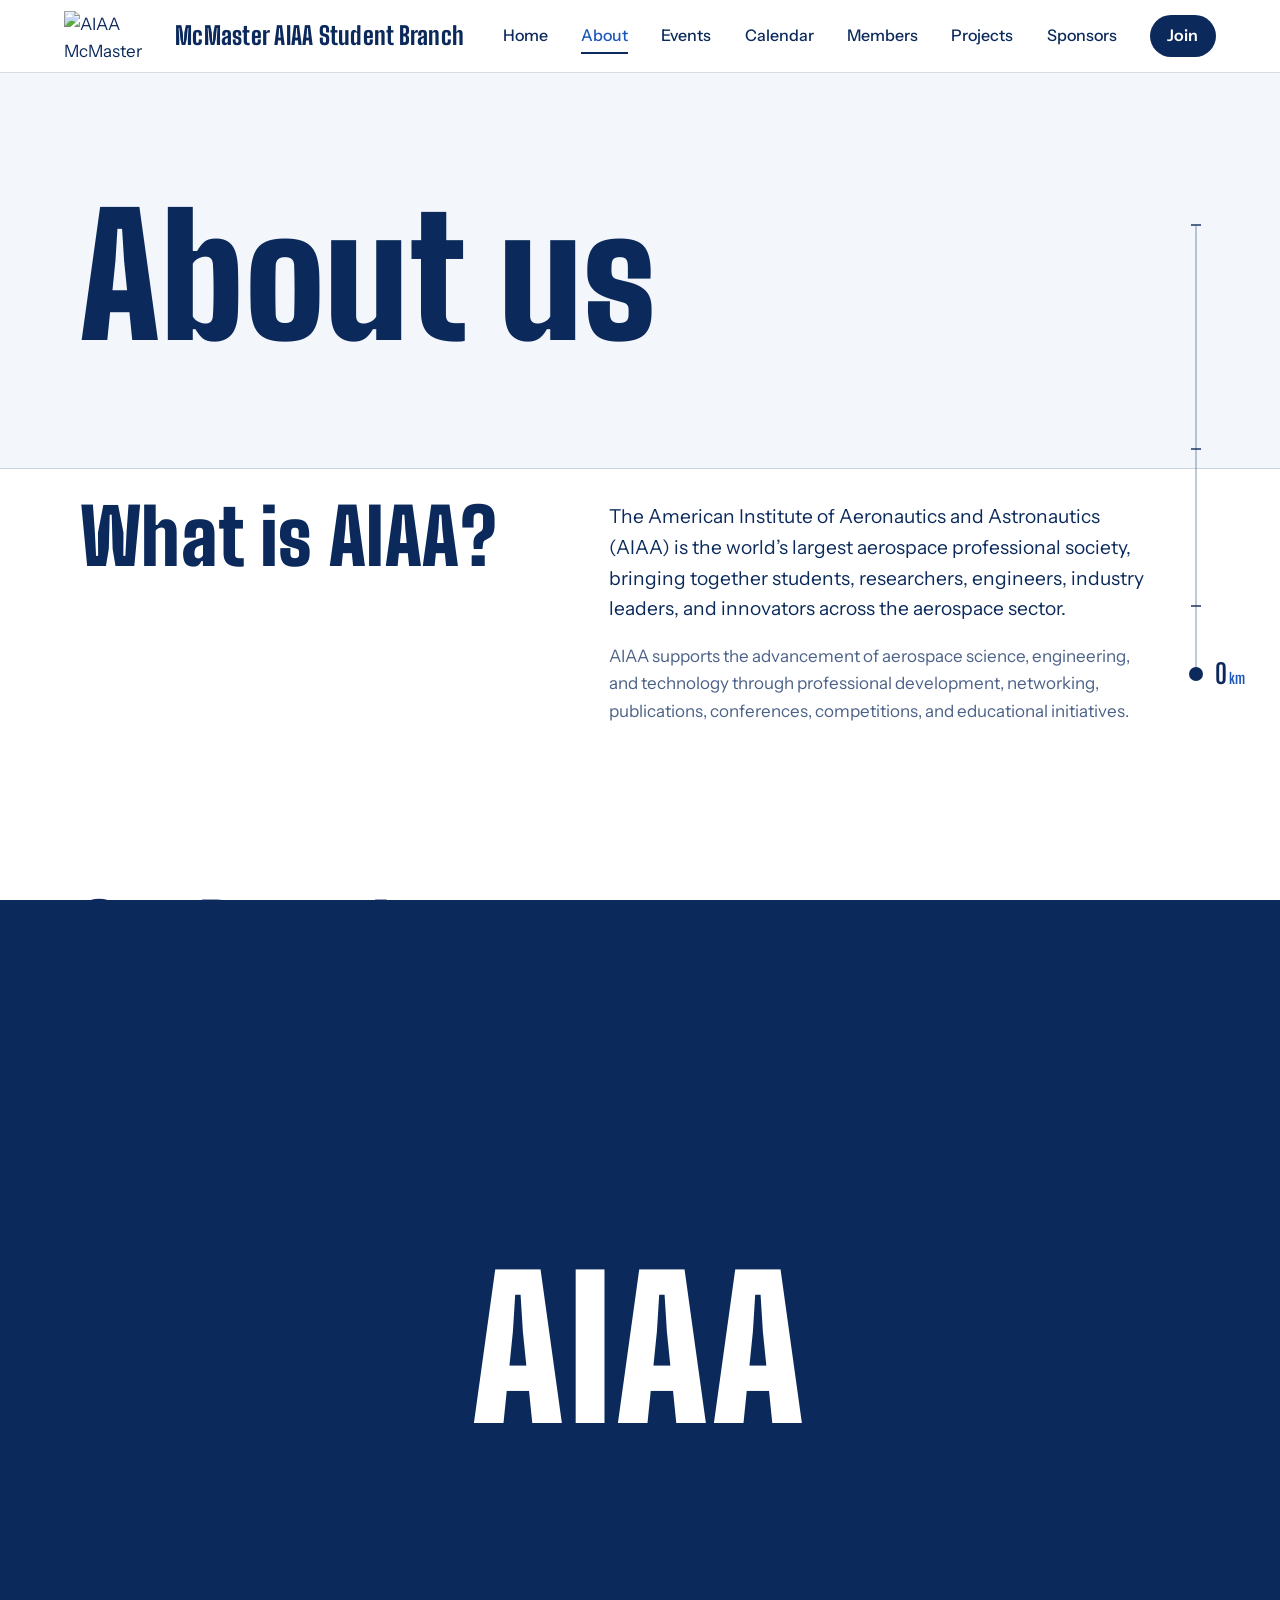
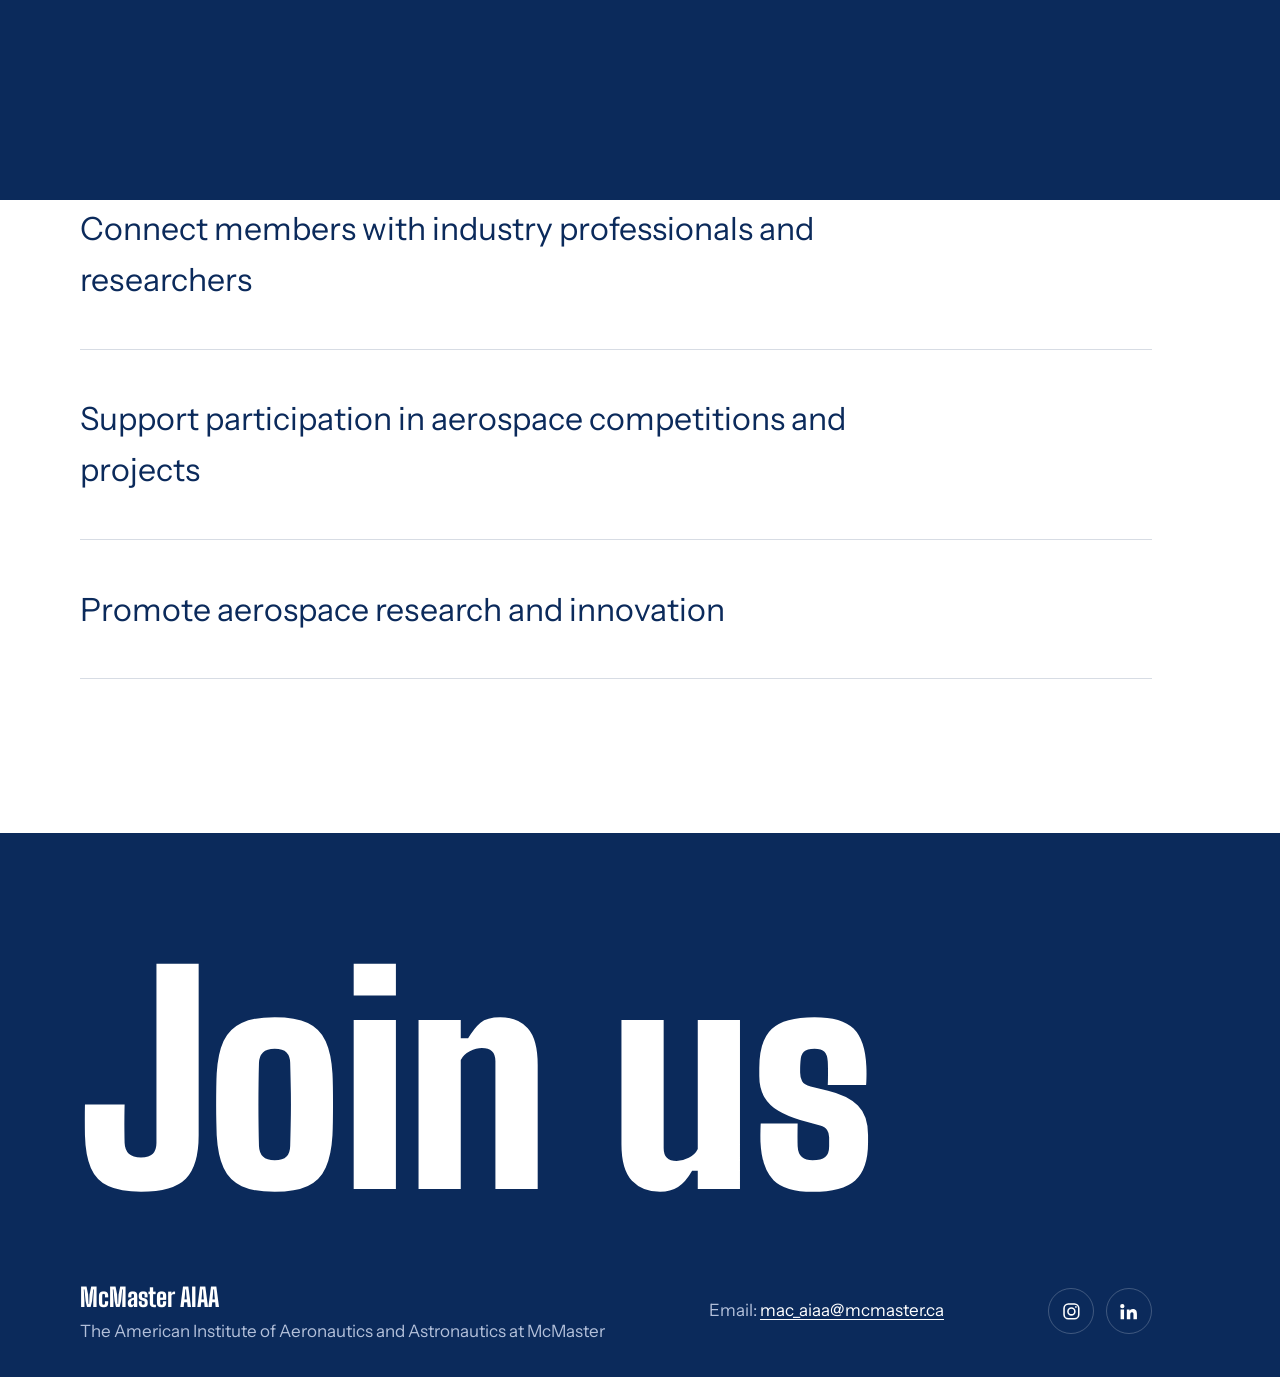
==== commit e2c9d84e: "Launch redesigned website" ====
--- a/about.html
+++ b/about.html
@@ -1,114 +1,112 @@
 <!doctype html>
 <html lang="en">
+<head>
+<meta charset="utf-8">
+<meta name="viewport" content="width=device-width, initial-scale=1">
+<title>McMaster AIAA | About</title>
+<meta name="description" content="What AIAA is, why the McMaster branch exists, and what we are working toward.">
+<meta name="theme-color" content="#0b2a5b">
+<script>document.documentElement.classList.add("js");try{if(sessionStorage.getItem("aiaa-t")){document.documentElement.classList.add("is-entering");sessionStorage.removeItem("aiaa-t")}}catch(e){}</script>
+<link rel="preload" href="fonts/big-shoulders-display-latin-900-normal.woff2" as="font" type="font/woff2" crossorigin>
+<link rel="preload" href="fonts/instrument-sans-latin-wght-normal.woff2" as="font" type="font/woff2" crossorigin>
+<link rel="icon" href="images/logo.png">
+<link rel="stylesheet" href="css/styles.css">
+</head>
+<body>
+<div class="curtain" aria-hidden="true"><span>AIAA</span></div>
+<a class="skip" href="#main">Skip to content</a>
 
-<head>
-    <meta charset="utf-8">
-    <meta name="viewport" content="width=device-width, initial-scale=1.0">
-    <title>McMaster AIAA | About</title>
-    <link rel="stylesheet" href="css/style.css">
+<header class="site-header">
+  <a class="brand" href="index.html" aria-label="McMaster AIAA Student Branch, home">
+    <img src="images/logo.png" alt="AIAA McMaster University logo" width="120" height="60">
+    <span class="brand-text"><strong>McMaster AIAA Student Branch</strong><small>The American Institute of Aeronautics and Astronautics at McMaster</small></span>
+  </a>
+  <button class="menu-toggle" aria-expanded="false" aria-controls="nav">Menu</button>
+  <nav class="nav" id="nav" aria-label="Main">
+      <a href="index.html">Home</a>
+      <a href="about.html" aria-current="page">About</a>
+      <a href="events.html">Events</a>
+      <a href="calendar.html">Calendar</a>
+      <a href="members.html">Members</a>
+      <a href="projects.html">Projects</a>
+      <a href="sponsors.html">Sponsors</a>
+      <a class="nav-join" href="join.html">Join</a>
+  </nav>
+</header>
 
-    <link rel="icon" type="image/png" href="favicon/favicon-96x96.png" sizes="96x96" />
-    <link rel="icon" type="image/svg+xml" href="favicon/favicon.svg" />
-    <link rel="shortcut icon" href="favicon/favicon.ico" />
-    <link rel="apple-touch-icon" sizes="180x180" href="favicon/apple-touch-icon.png" />
-    <link rel="manifest" href="favicon/site.webmanifest" />
-</head>
+<aside class="altimeter" aria-hidden="true">
+  <div class="alt-track">
+    <div class="alt-fill"></div>
+    <div class="alt-tick" style="bottom:0%"><span>Ground</span></div>
+    <div class="alt-tick" style="bottom:15%"><span>Cruising altitude<br>12 km</span></div>
+    <div class="alt-tick" style="bottom:50%"><span>K&aacute;rm&aacute;n line<br>100 km</span></div>
+    <div class="alt-tick" style="bottom:100%"><span>Low Earth orbit<br>400 km</span></div>
+    <div class="alt-marker"><div class="alt-readout"><b data-alt>0</b><small>km</small></div></div>
+  </div>
+</aside>
 
-<body>
+<main id="main">
 
-    <div id="container">
-        <!-- ===== HEADER ===== -->
-        <div id="header">
-            <div class="header-inner">
-                <a href="index.html" id="homelink">
-                    <div id="headerlogo">
-                        <img src="images/wingslogo_whitebg.png" id="logo" alt="McMaster AIAA logo">
-                    </div>
-                    <div id="headertext">
-                        <h1>McMaster AIAA Student Branch</h1>
-                        <p>The American Institute of Aeronautics and Astronautics at McMaster</p>
-                    </div>
-                </a>
-                <button class="nav-toggle" id="navToggle" aria-label="Toggle navigation menu">
-                    <span></span>
-                    <span></span>
-                    <span></span>
-                </button>
-                <div id="navbar">
-                    <a href="index.html" class="link">Home</a>
-                    <a href="about.html" class="link">About</a>
-                    <a href="events.html" class="link">Events</a>
-                    <a href="calendar.html" class="link">Calendar</a>
-                    <a href="join.html" class="link">Join</a>
-                </div>
-            </div>
-        </div>
+<section class="page-head">
+  <div class="wrap">
+    <h1><span class="line"><span>About us</span></span></h1>
+  </div>
+</section>
 
-        <!-- ===== PAGE CONTENT ===== -->
-        <div class="page-content">
-            <div class="container">
-                <h1>About Us</h1>
+<section class="section" style="padding-top:2rem">
+  <div class="wrap split">
+    <h2><span class="line"><span>What is AIAA?</span></span></h2>
+    <div class="body fade-in">
+      <p>The American Institute of Aeronautics and Astronautics (AIAA) is the world&rsquo;s largest aerospace professional society, bringing together students, researchers, engineers, industry leaders, and innovators across the aerospace sector.</p>
+      <p>AIAA supports the advancement of aerospace science, engineering, and technology through professional development, networking, publications, conferences, competitions, and educational initiatives.</p>
+    </div>
+  </div>
+</section>
 
-                <section>
-                    <h2>What is AIAA?</h2>
-                    <p>
-                        The American Institute of Aeronautics and Astronautics (AIAA) is the world's largest aerospace
-                        professional society, bringing together students, researchers, engineers, industry leaders, and
-                        innovators across the aerospace sector.
-                    </p>
-                    <br>
-                    <p>
-                        AIAA supports the advancement of aerospace science, engineering, and technology through
-                        professional development, networking, publications, conferences, competitions, and educational
-                        initiatives.
-                    </p>
-                </section>
+<section class="section" style="padding-top:0">
+  <div class="wrap split">
+    <h2><span class="line"><span>Our Branch</span></span></h2>
+    <div class="body fade-in">
+      <p>The McMaster AIAA Student Branch was established to create a hub for aerospace-related activities on campus. We aim to connect students from all disciplines who share an interest in aviation, space exploration, aerospace engineering, and emerging technologies.</p>
+    </div>
+  </div>
+</section>
 
-                <section>
-                    <h2>Our Branch</h2>
-                    <p>
-                        The McMaster AIAA Student Branch was established to create a hub for aerospace-related
-                        activities on campus. We aim to connect students from all disciplines who share an interest in
-                        aviation, space exploration, aerospace engineering, and emerging technologies.
-                    </p>
-                </section>
+<section class="section" style="padding-top:0">
+  <div class="wrap">
+    <h2 class="section-title"><span class="line"><span>Our goals</span></span></h2>
+    <ul class="rows goal-list">
+      <li><p>Unite and grow McMaster&rsquo;s aerospace community</p></li>
+      <li><p>Provide professional development opportunities for students</p></li>
+      <li><p>Connect members with industry professionals and researchers</p></li>
+      <li><p>Support participation in aerospace competitions and projects</p></li>
+      <li><p>Promote aerospace research and innovation</p></li>
+    </ul>
+  </div>
+</section>
 
-                <section>
-                    <h2>Our Goals</h2>
-                    <ul class="goals-list">
-                        <li>Unite and grow McMaster's aerospace community</li>
-                        <li>Provide professional development opportunities for students</li>
-                        <li>Connect members with industry professionals and researchers</li>
-                        <li>Support participation in aerospace competitions and projects</li>
-                        <li>Promote aerospace research and innovation</li>
-                    </ul>
-                </section>
-            </div>
-        </div>
+</main>
 
-        <!-- ===== FOOTER ===== -->
-        <div id="footer">
-            <div class="container footer-inner">
-                <div class="footer-col">
-                    <p>McMaster AIAA</p>
-                    <div class="social-links">
-                        <a href="https://www.instagram.com/mcmasteraiaa/" target="_blank">
-                            <img class="footer-logo" src="images/instagramLogo.png" alt="Instagram">
-                        </a>
-                        <a href="https://www.linkedin.com/company/mcmasteraiaa/" target="_blank">
-                            <img class="footer-logo" src="images/Icon-Linkedin.png" alt="LinkedIn">
-                        </a>
-                    </div>
-                </div>
-                <div class="footer-col">
-                    <p>Email: <a target="_blank" href="mailto:mac_aiaa@mcmaster.ca">mac_aiaa@mcmaster.ca</a></p>
-                    <p><a href="join.html">Join us</a></p>
-                </div>
-            </div>
-        </div>
+<footer class="footer on-dark">
+  <div class="wrap">
+    <a class="footer-cta" href="join.html">Join us</a>
+    <div class="footer-row">
+      <div>
+        <strong>McMaster AIAA</strong>
+        <p>The American Institute of Aeronautics and Astronautics at McMaster</p>
+      </div>
+      <p>Email: <a class="email" href="mailto:mac_aiaa@mcmaster.ca">mac_aiaa@mcmaster.ca</a></p>
+      <div class="social">
+        <a href="https://www.instagram.com/mcmasteraiaa/" target="_blank" rel="noopener" aria-label="McMaster AIAA on Instagram"><svg viewBox="0 0 24 24" fill="none" stroke="currentColor" stroke-width="1.8" aria-hidden="true"><rect x="3.5" y="3.5" width="17" height="17" rx="5"/><circle cx="12" cy="12" r="4"/><circle cx="17.2" cy="6.8" r="1" fill="currentColor" stroke="none"/></svg></a>
+        <a href="https://www.linkedin.com/company/mcmasteraiaa/" target="_blank" rel="noopener" aria-label="McMaster AIAA on LinkedIn"><svg viewBox="0 0 24 24" fill="currentColor" aria-hidden="true"><path d="M4.98 3.5a2.5 2.5 0 1 1 0 5 2.5 2.5 0 0 1 0-5zM3 9.75h4V21H3V9.75zM9.5 9.75h3.8v1.6h.06c.53-1 1.82-2.05 3.75-2.05 4 0 4.74 2.63 4.74 6.05V21h-4v-5.1c0-1.22-.02-2.78-1.7-2.78-1.7 0-1.96 1.32-1.96 2.69V21h-4V9.75z"/></svg></a>
+      </div>
     </div>
+  </div>
+</footer>
 
-    <script src="js/script.js" defer></script>
+<script src="vendor/gsap.min.js"></script>
+<script src="vendor/ScrollTrigger.min.js"></script>
+<script src="vendor/lenis.min.js"></script>
+<script src="js/main.js"></script>
 </body>
-
 </html>
--- a/css/styles.css
+++ b/css/styles.css
@@ -0,0 +1,1272 @@
+/* ==========================================================================
+   McMaster AIAA — styles
+   Edit the colour tokens below to re-theme the whole site.
+   ========================================================================== */
+
+@font-face {
+  font-family: "Big Shoulders Display";
+  src: url("../fonts/big-shoulders-display-latin-700-normal.woff2") format("woff2");
+  font-weight: 700; font-display: swap;
+}
+@font-face {
+  font-family: "Big Shoulders Display";
+  src: url("../fonts/big-shoulders-display-latin-800-normal.woff2") format("woff2");
+  font-weight: 800; font-display: swap;
+}
+@font-face {
+  font-family: "Big Shoulders Display";
+  src: url("../fonts/big-shoulders-display-latin-900-normal.woff2") format("woff2");
+  font-weight: 900; font-display: swap;
+}
+@font-face {
+  font-family: "Instrument Sans";
+  src: url("../fonts/instrument-sans-latin-wght-normal.woff2") format("woff2");
+  font-weight: 400 700; font-display: swap;
+}
+
+:root {
+  /* Brand colours: white page + AIAA navy. Swap these to re-theme the whole site. */
+  --navy: #0b2a5b;        /* AIAA navy */
+  --night: #030a1a;       /* deep navy (space) */
+
+  /* Light theme (default): white page, navy text. */
+  --bg: #ffffff;
+  --soft: #f3f6fb;        /* pale blue-grey panels, like the old site */
+  --panel: #ffffff;
+  --ink: #0b2a5b;         /* main text */
+  --muted: #4b6188;       /* secondary text */
+  --line: rgba(11, 42, 91, 0.16);
+  --hover: rgba(11, 42, 91, 0.06);
+  --accent: #0b2a5b;      /* buttons, lines */
+  --on-accent: #ffffff;   /* text on top of accent */
+  --hi: #1b56b8;          /* small highlighted text */
+
+  --display: "Big Shoulders Display", "Arial Narrow", Impact, sans-serif;
+  --body: "Instrument Sans", system-ui, -apple-system, "Segoe UI", sans-serif;
+
+  --gutter: clamp(1.25rem, 5vw, 4.5rem);
+  --max: 78rem;
+  --ease: cubic-bezier(0.76, 0, 0.24, 1);
+}
+
+/* Dark (navy) sections reuse the same classes with flipped colours. */
+.on-dark {
+  --bg: #0b2a5b; --soft: #0b2a5b; --panel: #030a1a; --ink: #ffffff; --muted: #b3c0da;
+  --line: rgba(255, 255, 255, 0.22); --hover: rgba(255, 255, 255, 0.09);
+  --accent: #ffffff; --on-accent: #0b2a5b; --hi: #8fb8ff;
+  color: var(--ink);
+}
+
+*, *::before, *::after { box-sizing: border-box; }
+
+html { -webkit-text-size-adjust: 100%; }
+html.lenis, html.lenis body { height: auto; }
+.lenis.lenis-smooth { scroll-behavior: auto !important; }
+.lenis.lenis-stopped { overflow: hidden; }
+
+body {
+  margin: 0;
+  background: var(--bg);
+  color: var(--ink);
+  font-family: var(--body);
+  font-size: 1.0625rem;
+  line-height: 1.6;
+  -webkit-font-smoothing: antialiased;
+  overflow-x: hidden;
+}
+
+img, svg { display: block; max-width: 100%; }
+a { color: inherit; }
+p { margin: 0 0 1em; max-width: 62ch; }
+h1, h2, h3 { margin: 0; font-family: var(--display); font-weight: 800; line-height: 0.92; letter-spacing: 0.005em; }
+
+:focus-visible { outline: 3px solid var(--accent); outline-offset: 3px; border-radius: 2px; }
+
+.skip {
+  position: fixed; left: 1rem; top: -4rem; z-index: 100;
+  background: var(--accent); color: var(--on-accent); padding: 0.6rem 1rem; font-weight: 600;
+  transition: top 0.2s;
+}
+.skip:focus { top: 1rem; }
+
+.wrap { width: 100%; max-width: var(--max); margin-inline: auto; padding-inline: var(--gutter); }
+
+/* ---------- Stars (fade in as you climb) ---------- */
+#stars { position: absolute; inset: 0; width: 100%; height: 100%; z-index: 0; pointer-events: none; }
+
+/* ---------- Header ---------- */
+.site-header {
+  position: fixed; inset: 0 0 auto 0; z-index: 50;
+  display: flex; align-items: center; justify-content: space-between; gap: 1rem;
+  padding: 0.7rem var(--gutter); background: var(--bg); border-bottom: 1px solid var(--line);
+  transition: transform 0.5s var(--ease), box-shadow 0.3s;
+}
+.site-header.is-scrolled { box-shadow: 0 1px 0 var(--line), 0 6px 24px rgba(11, 42, 91, 0.08); }
+.site-header.menu-open { background: transparent; border-bottom-color: transparent; }
+.site-header.menu-open .menu-toggle { color: #fff; border-color: rgba(255,255,255,.35); }
+.site-header.menu-open .brand { opacity: 0; }
+.site-header.is-hidden { transform: translateY(-110%); }
+
+.brand { display: flex; align-items: center; gap: 0.75rem; text-decoration: none; }
+.brand img { height: 3.1rem; width: auto; flex: none; }
+.brand-text { display: flex; flex-direction: column; line-height: 1.05; }
+.brand-text strong { font-family: var(--display); font-weight: 800; font-size: 1.55rem; letter-spacing: 0.01em; color: var(--ink); }
+.brand-text small { font-size: 0.78rem; color: var(--muted); }
+
+.nav { display: flex; align-items: center; gap: clamp(1rem, 2.6vw, 2.2rem); }
+.nav a {
+  position: relative; text-decoration: none; font-weight: 500; font-size: 1rem; padding: 0.3rem 0;
+}
+.nav a::after {
+  content: ""; position: absolute; left: 0; right: 0; bottom: 0; height: 2px; background: var(--accent);
+  transform: scaleX(0); transform-origin: left; transition: transform 0.45s var(--ease);
+}
+.nav a:hover::after, .nav a[aria-current="page"]::after { transform: scaleX(1); }
+.nav a[aria-current="page"] { color: var(--hi); }
+.nav .nav-join {
+  background: var(--accent); color: var(--on-accent); padding: 0.5rem 1.1rem; border-radius: 999px; font-weight: 600;
+  transition: background-color 0.25s, transform 0.25s;
+}
+.nav .nav-join::after { display: none; }
+.nav .nav-join:hover { background: var(--hi); }
+.nav .nav-join[aria-current="page"] { color: var(--on-accent); }
+
+.menu-toggle {
+  display: none; background: none; border: 1px solid var(--line); color: var(--ink);
+  font: inherit; font-weight: 600; padding: 0.5rem 1rem; border-radius: 999px; cursor: pointer;
+}
+
+@media (max-width: 1400px) { .brand-text small { display: none; } }
+@media (max-width: 1180px) {
+  .menu-toggle { display: inline-block; position: relative; z-index: 61; }
+  .nav {
+    position: fixed; inset: 0; z-index: 60; flex-direction: column; justify-content: center; align-items: flex-start;
+    gap: 0.4rem; padding: 6rem var(--gutter) 3rem; background: var(--night); color: #fff;
+    --ink: #fff; --muted: #b3c0da; --accent: #fff; --on-accent: #0b2a5b; --hi: #8fb8ff; --line: rgba(255,255,255,.22);
+    clip-path: inset(0 0 100% 0); visibility: hidden;
+    transition: clip-path 0.6s var(--ease), visibility 0s 0.6s;
+  }
+  .nav.is-open { clip-path: inset(0 0 0 0); visibility: visible; transition: clip-path 0.6s var(--ease); }
+  .nav a { font-family: var(--display); font-weight: 800; font-size: clamp(3rem, 14vw, 5rem); line-height: 1; }
+  .nav .nav-join { font-size: clamp(3rem, 14vw, 5rem); padding: 0; background: none; color: var(--hi); border-radius: 0; }
+  .nav .nav-join:hover { background: none; }
+}
+
+/* ---------- Page curtain (transition between pages) ---------- */
+.curtain {
+  position: fixed; inset: 0; z-index: 200; background: var(--navy); color: #fff;
+  display: grid; place-items: center; pointer-events: none;
+  transform: translateY(100%);
+}
+.curtain span { font-family: var(--display); font-weight: 900; font-size: clamp(4rem, 16vw, 12rem); letter-spacing: 0.02em; }
+html.is-entering .curtain { transform: translateY(0); }
+
+/* ---------- Altimeter (scroll = altitude) ---------- */
+.altimeter {
+  --alt: #0b2a5b; --alt-dim: rgba(11, 42, 91, 0.25); --alt-hi: #1b56b8;
+  position: fixed; right: clamp(0.8rem, 2vw, 1.6rem); top: 50%; z-index: 20;
+  height: min(52vh, 28rem); transform: translateY(-50%); width: 12.5rem; pointer-events: none;
+  color: var(--alt); transition: color 0.4s;
+}
+/* Flips to white while it is over a dark (navy) section such as the hero and footer. */
+.altimeter.over-dark { --alt: #ffffff; --alt-dim: rgba(255, 255, 255, 0.3); --alt-hi: #8fb8ff; }
+.alt-track { position: absolute; right: 4.4rem; top: 0; bottom: 0; width: 2px; background: var(--alt-dim); transition: background-color 0.4s; }
+.alt-fill { position: absolute; left: 0; right: 0; bottom: 0; height: 0; background: var(--alt); transition: background-color 0.4s; }
+.alt-tick { position: absolute; right: -4px; width: 10px; height: 2px; background: var(--alt); opacity: 0.7; transition: background-color 0.4s; }
+.alt-tick span {
+  position: absolute; right: 18px; top: 50%; transform: translateY(-50%); white-space: nowrap;
+  font-size: 0.74rem; color: var(--alt); text-align: right; line-height: 1.2; opacity: 0.85;
+}
+.alt-marker { position: absolute; right: -6px; width: 14px; height: 14px; border-radius: 50%; background: var(--alt); transform: translateY(50%); transition: background-color 0.4s; }
+.alt-readout {
+  position: absolute; left: 26px; top: 50%; transform: translateY(-50%);
+  font-family: var(--display); font-weight: 800; font-size: 1.7rem; color: var(--alt); white-space: nowrap; line-height: 1;
+}
+.alt-readout small { font-size: 0.95rem; font-weight: 700; margin-left: 0.15rem; color: var(--alt-hi); }
+@media (max-width: 1499px) { .alt-tick span { display: none; } .altimeter { width: 7rem; } .alt-track { right: 3.6rem; } }
+@media (min-width: 701px) and (max-width: 1400px) { .wrap { padding-right: 7rem; } }
+@media (max-width: 700px) { .altimeter { display: none; } }
+
+/* ---------- Buttons ---------- */
+.btn {
+  display: inline-flex; align-items: center; justify-content: center; gap: 0.5rem;
+  font: inherit; font-weight: 600; text-decoration: none; cursor: pointer;
+  padding: 0.95rem 1.7rem; border-radius: 999px; border: 2px solid var(--accent);
+  background: var(--accent); color: var(--on-accent);
+  transition: background-color 0.25s, color 0.25s, transform 0.25s var(--ease);
+}
+.btn:hover { background: var(--hi); border-color: var(--hi); color: #fff; transform: translateY(-2px); }
+.btn.ghost { background: transparent; color: var(--ink); border-color: var(--line); }
+.btn.ghost:hover { background: var(--ink); color: var(--bg); border-color: var(--ink); }
+
+/* ---------- Masked line reveal (hero + page titles) ---------- */
+.line { display: block; overflow: hidden; padding-bottom: 0.06em; margin-bottom: -0.06em; }
+.line > span { display: block; }
+.js .line > span { transform: translateY(110%); }
+.js .fade-in { opacity: 0; transform: translateY(14px); }
+
+/* ---------- Hero ---------- */
+.hero {
+  position: relative; min-height: 100svh; display: flex; align-items: flex-end;
+  padding: 9rem 0 clamp(3rem, 8vh, 6rem); overflow: hidden;
+  background:
+    radial-gradient(90% 70% at 85% 115%, #2a6fd6 0%, rgba(42, 111, 214, 0) 62%),
+    radial-gradient(120% 90% at 85% 125%, #0f3f8f 0%, #0b2a5b 38%, #030a1a 80%);
+}
+.hero-path { z-index: 1; position: absolute; inset: 0; width: 100%; height: 100%; pointer-events: none; }
+.hero-path path { fill: none; stroke: var(--accent); stroke-width: 1.5; stroke-linecap: round; opacity: 0.85; }
+.hero-path .orbit { stroke: var(--line); stroke-dasharray: 3 9; opacity: 1; }
+.hero-path circle { fill: var(--accent); }
+.hero h1 { font-size: clamp(3.5rem, 15.5vw, 12rem); font-weight: 900; line-height: 0.92; }
+.hero h1 .line > span { white-space: nowrap; }
+.hero-copy { position: relative; z-index: 2; }
+.hero-sub { margin-top: clamp(1.4rem, 3vw, 2.4rem); display: grid; gap: 1.6rem; max-width: 46rem; }
+.hero-sub p { font-size: clamp(1.1rem, 1.6vw, 1.35rem); color: var(--ink); margin: 0; }
+.hero-actions { display: flex; flex-wrap: wrap; gap: 0.8rem; }
+
+/* ---------- Sections ---------- */
+section { position: relative; }
+.section { padding: clamp(5rem, 12vw, 10rem) 0; }
+.big-statement {
+  font-family: var(--display); font-weight: 800; line-height: 0.98; letter-spacing: 0.005em;
+  font-size: clamp(2.6rem, 7.2vw, 6.4rem); max-width: 22ch; margin: 0;
+}
+.big-statement .w { opacity: 0.18; }
+.lede { margin-top: clamp(2rem, 5vw, 4rem); display: grid; gap: 1rem; max-width: 40rem; color: var(--muted); }
+.lede p { margin: 0; }
+
+.section-title { font-size: clamp(3rem, 8vw, 7rem); font-weight: 900; margin-bottom: clamp(2.5rem, 6vw, 5rem); }
+
+/* ---------- Flight plan timeline ---------- */
+.plan { position: relative; display: grid; gap: clamp(2.5rem, 6vw, 5rem); padding-left: clamp(2.2rem, 6vw, 5rem); list-style: none; margin: 0; }
+.plan-line { position: absolute; left: 0.45rem; top: 0.6rem; bottom: 0.6rem; width: 2px; background: var(--line); }
+.plan-line i { position: absolute; inset: 0; background: var(--accent); transform-origin: top; transform: scaleY(0); }
+.stop { position: relative; opacity: 0.4; transition: opacity 0.6s; }
+.stop::before {
+  content: ""; position: absolute; left: calc(-1 * clamp(2.2rem, 6vw, 5rem) + 0.45rem); top: 0.75rem;
+  width: 14px; height: 14px; margin-left: -6px; border-radius: 50%;
+  background: var(--bg); border: 2px solid var(--muted); transition: background-color 0.4s, border-color 0.4s, transform 0.4s;
+}
+.stop.is-reached { opacity: 1; }
+.stop.is-reached::before { background: var(--accent); border-color: var(--accent); transform: scale(1.15); }
+.stop-when { color: var(--hi); font-weight: 600; margin-bottom: 0.4rem; }
+.stop h3 { font-size: clamp(2.2rem, 5vw, 4rem); font-weight: 800; margin-bottom: 0.9rem; }
+.stop p { color: var(--muted); margin: 0 0 0.6rem; }
+.stop a.inline { color: var(--hi); text-underline-offset: 3px; }
+
+.section.soft { background: var(--soft); }
+.footer { background: var(--navy); }
+
+/* ---------- Two-column text blocks ---------- */
+.split { display: grid; grid-template-columns: minmax(0, 5fr) minmax(0, 6fr); gap: clamp(2rem, 6vw, 6rem); align-items: start; }
+.split h2 { font-size: clamp(2.8rem, 6vw, 5.4rem); font-weight: 900; }
+.split .body p { color: var(--muted); }
+.split .body p:first-child { color: var(--ink); font-size: 1.2rem; }
+@media (max-width: 800px) { .split { grid-template-columns: 1fr; } }
+
+.link-arrow {
+  display: inline-flex; gap: 0.5rem; align-items: center; color: var(--hi); font-weight: 600; text-decoration: none;
+  border-bottom: 2px solid transparent; transition: border-color 0.3s, gap 0.3s;
+}
+.link-arrow:hover { border-color: var(--accent); gap: 0.9rem; }
+
+/* ---------- Ruled rows (goals, events) ---------- */
+.rows { list-style: none; margin: 0; padding: 0; border-top: 1px solid var(--line); }
+.rows > li {
+  display: grid; grid-template-columns: minmax(0, 5fr) minmax(0, 6fr); gap: clamp(1rem, 5vw, 5rem);
+  padding: clamp(1.6rem, 3.4vw, 2.8rem) 0; border-bottom: 1px solid var(--line);
+  transition: padding-left 0.5s var(--ease), background-color 0.4s;
+}
+.rows > li:hover { padding-left: 1.2rem; background: linear-gradient(90deg, var(--hover), transparent 70%); }
+.rows h3 { font-size: clamp(2rem, 4.4vw, 3.6rem); font-weight: 800; }
+.rows p { margin: 0 0 0.6rem; color: var(--muted); }
+.rows .when { color: var(--hi); font-weight: 600; margin-bottom: 0.35rem; }
+@media (max-width: 800px) { .rows > li { grid-template-columns: 1fr; gap: 0.7rem; } }
+
+.goal-list > li { grid-template-columns: 1fr; }
+.goal-list p { font-size: clamp(1.3rem, 2.6vw, 2rem); color: var(--ink); font-family: var(--body); max-width: 40ch; margin: 0; }
+
+/* ---------- Page header (inner pages) ---------- */
+.page-head { padding: clamp(9rem, 20vh, 13rem) 0 clamp(2.5rem, 6vw, 5rem); background: var(--soft); border-bottom: 1px solid var(--line); }
+.page-head h1 { font-size: clamp(4rem, 13vw, 11rem); font-weight: 900; line-height: 0.86; max-width: 14ch; }
+.page-head h1.long { font-size: clamp(3.2rem, 9.5vw, 8.5rem); max-width: none; }
+.page-head p { margin-top: 1.6rem; color: var(--muted); font-size: 1.2rem; max-width: 44ch; }
+
+/* ---------- Members ---------- */
+.roster { list-style: none; margin: 0; padding: 0; border-top: 1px solid var(--line); }
+.person {
+  display: grid; grid-template-columns: 4.2rem minmax(0, 1fr) minmax(0, 0.8fr) minmax(0, 0.8fr) 2.4rem; gap: 1.4rem; align-items: center;
+  padding: 1.2rem 0.5rem; border-bottom: 1px solid var(--line);
+  transition: background-color 0.35s, color 0.35s, padding 0.45s var(--ease);
+}
+.person:hover { background: var(--accent); color: var(--on-accent); padding-inline: 1.4rem; }
+.person:hover .person-meta, .person:hover .person-role { color: var(--on-accent); }
+.avatar {
+  width: 4.2rem; height: 4.2rem; border-radius: 50%; overflow: hidden; display: grid; place-items: center;
+  background: var(--soft); color: var(--hi); font-family: var(--display); font-weight: 800; font-size: 1.5rem;
+  border: 1px solid var(--line);
+}
+.avatar img { width: 100%; height: 100%; object-fit: cover; }
+.person-name { font-family: var(--display); font-weight: 800; font-size: clamp(1.9rem, 4vw, 3.2rem); line-height: 1; }
+.person-role { font-weight: 600; color: var(--hi); transition: color 0.35s; }
+.person-meta { color: var(--muted); transition: color 0.35s; }
+.person a.social { display: grid; place-items: center; width: 2.4rem; height: 2.4rem; border-radius: 50%; border: 1px solid currentColor; }
+.person a.social:hover { background: var(--on-accent); color: var(--accent); }
+@media (max-width: 860px) {
+  .person { grid-template-columns: 3.4rem minmax(0, 1fr) 2.4rem; gap: 1rem; }
+  .avatar { width: 3.4rem; height: 3.4rem; font-size: 1.2rem; }
+  .person-role, .person-meta { grid-column: 2; }
+  .person a.social { grid-column: 3; grid-row: 1; }
+}
+.member-grid { list-style: none; margin: 0; padding: 0; display: grid; grid-template-columns: repeat(auto-fill, minmax(15rem, 1fr)); gap: 0; border-top: 1px solid var(--line); }
+.member-grid li { padding: 1rem 0.2rem; border-bottom: 1px solid var(--line); display: grid; gap: 0.1rem; }
+.member-grid strong { font-weight: 600; }
+.member-grid span { color: var(--muted); font-size: 0.95rem; }
+.empty { color: var(--muted); padding: 2rem 0; }
+
+/* ---------- Calendar ---------- */
+.cal-bar { display: flex; align-items: center; justify-content: space-between; gap: 1rem; flex-wrap: wrap; margin-bottom: 1.6rem; }
+.cal-title { font-family: var(--display); font-weight: 900; font-size: clamp(2.6rem, 6vw, 4.6rem); line-height: 1; }
+.cal-controls { display: flex; gap: 0.6rem; }
+.icon-btn, .chip {
+  font: inherit; font-weight: 600; cursor: pointer; color: var(--ink); background: transparent;
+  border: 1px solid var(--line); border-radius: 999px; height: 2.8rem; padding: 0 1.2rem;
+  display: inline-flex; align-items: center; justify-content: center; transition: background-color 0.25s, color 0.25s, border-color 0.25s;
+}
+.icon-btn.sq { width: 2.8rem; padding: 0; }
+.icon-btn:hover, .chip:hover { background: var(--accent); color: var(--on-accent); border-color: var(--accent); }
+.cal-grid { display: grid; grid-template-columns: repeat(7, minmax(0, 1fr)); border-top: 1px solid var(--line); border-left: 1px solid var(--line); }
+.cal-dow { padding: 0.7rem 0.6rem; color: var(--muted); font-weight: 600; font-size: 0.9rem; border-right: 1px solid var(--line); border-bottom: 1px solid var(--line); }
+.cal-day {
+  position: relative; min-height: clamp(4.2rem, 11vw, 7.4rem); padding: 0.5rem; text-align: left; font: inherit; color: var(--ink); background: transparent;
+  border: 0; border-right: 1px solid var(--line); border-bottom: 1px solid var(--line); display: flex; flex-direction: column; gap: 0.3rem; overflow: hidden;
+}
+.cal-day.out { color: var(--muted); opacity: 0.45; }
+.cal-day.today .num { background: var(--accent); color: var(--on-accent); }
+.cal-day .num { font-weight: 600; width: 1.9rem; height: 1.9rem; display: grid; place-items: center; border-radius: 50%; font-size: 0.95rem; }
+.cal-ev {
+  font: inherit; font-size: 0.8rem; font-weight: 600; text-align: left; cursor: pointer; border: 0; border-radius: 4px;
+  background: var(--accent); color: var(--on-accent); padding: 0.15rem 0.4rem; white-space: nowrap; overflow: hidden; text-overflow: ellipsis; width: 100%;
+}
+.cal-ev:hover { background: var(--hi); color: #fff; }
+@media (max-width: 700px) { .cal-ev { font-size: 0; height: 0.55rem; padding: 0; } .cal-dow { font-size: 0.75rem; padding: 0.5rem 0.2rem; } }
+
+.undated { margin-top: clamp(2.5rem, 5vw, 4rem); }
+.undated h2, .undated h4 { font-family: var(--display); font-weight: 800; line-height: 1; font-size: clamp(1.6rem, 3vw, 2.4rem); margin: 0 0 1.2rem; }
+.undated .rows h3 { font-size: clamp(1.7rem, 3.4vw, 2.6rem); }
+.undated button.title-btn { all: unset; cursor: pointer; }
+
+dialog.event-dialog {
+  border: 1px solid var(--line); border-radius: 1rem; background: var(--bg); color: var(--ink); padding: 2rem; width: min(32rem, calc(100% - 2rem));
+}
+dialog.event-dialog::backdrop { background: rgba(16, 6, 11, 0.72); backdrop-filter: blur(4px); }
+.event-dialog h2 { font-size: 2.8rem; margin-bottom: 1.2rem; }
+.event-dialog dl { margin: 0 0 1.2rem; display: grid; grid-template-columns: auto 1fr; gap: 0.5rem 1.2rem; }
+.event-dialog dt { color: var(--hi); font-weight: 600; }
+.event-dialog dd { margin: 0; }
+.event-dialog p { color: var(--muted); }
+
+/* ---------- Contact / join ---------- */
+.contact-list { list-style: none; margin: 0; padding: 0; border-top: 1px solid var(--line); }
+.contact-list li { border-bottom: 1px solid var(--line); }
+.contact-list a {
+  display: flex; align-items: baseline; justify-content: space-between; gap: 1.5rem; flex-wrap: wrap; text-decoration: none;
+  padding: clamp(1.4rem, 3vw, 2.4rem) 0.5rem; transition: background-color 0.35s, color 0.35s, padding 0.45s var(--ease);
+}
+.contact-list a:hover { background: var(--accent); color: var(--on-accent); padding-inline: 1.4rem; }
+.contact-list .k { font-weight: 600; color: var(--hi); transition: color 0.35s; min-width: 7rem; }
+.contact-list a:hover .k { color: var(--on-accent); }
+.contact-list .v { font-family: var(--display); font-weight: 800; font-size: clamp(1.8rem, 5vw, 4rem); line-height: 1; overflow-wrap: anywhere; }
+
+/* ---------- Footer ---------- */
+.footer { padding: clamp(5rem, 10vw, 9rem) 0 2rem; margin-top: 0; }
+.footer-cta {
+  display: block; text-decoration: none; font-family: var(--display); font-weight: 900; line-height: 0.85;
+  font-size: clamp(5rem, 22vw, 20rem); transition: color 0.4s, letter-spacing 0.6s var(--ease);
+}
+.footer-cta:hover { color: var(--hi); letter-spacing: 0.03em; }
+.footer-row { display: flex; flex-wrap: wrap; gap: 1.2rem 3rem; justify-content: space-between; align-items: center; margin-top: clamp(3rem, 6vw, 5rem); }
+.footer-row strong { font-family: var(--display); font-size: 1.6rem; font-weight: 800; }
+.footer-row p { margin: 0; color: var(--muted); }
+.footer-row a.email { color: var(--ink); text-underline-offset: 3px; }
+.social { display: flex; gap: 0.7rem; }
+.social a { display: grid; place-items: center; width: 2.9rem; height: 2.9rem; border-radius: 50%; border: 1px solid var(--line); transition: background-color 0.25s, color 0.25s; }
+.social a:hover { background: var(--accent); color: var(--on-accent); border-color: var(--accent); }
+.social svg { width: 1.3rem; height: 1.3rem; }
+
+/* ---------- Our mission: smaller type + orbit diagram ---------- */
+.mission { display: grid; grid-template-columns: minmax(0, 6fr) minmax(0, 5fr); gap: clamp(2rem, 6vw, 6rem); align-items: center; }
+.mission-statement {
+  font-family: var(--display); font-weight: 700; line-height: 1.08; letter-spacing: 0.005em;
+  font-size: clamp(1.7rem, 3.2vw, 2.9rem); max-width: 26ch; margin: 0;
+}
+.mission-statement .w { opacity: 0.2; }
+.mission .lede { margin-top: clamp(1.4rem, 3vw, 2.2rem); }
+.pillars { list-style: none; margin: 1.8rem 0 0; padding: 0; display: grid; grid-template-columns: 1fr 1fr; gap: 0; border-top: 1px solid var(--line); max-width: 36rem; }
+.pillars li { padding: 0.8rem 0.2rem; border-bottom: 1px solid var(--line); font-weight: 600; font-size: 0.98rem; }
+.pillars b { font-family: var(--display); color: var(--hi); margin-right: 0.5rem; font-weight: 800; }
+.orbit-fig {
+  margin: 0; padding: clamp(1rem, 3vw, 2rem); border-radius: 1.5rem; color: #b3c0da;
+  background: radial-gradient(90% 90% at 50% 40%, #12336f 0%, #071b44 55%, #030a1a 100%);
+  box-shadow: 0 24px 60px rgba(11, 42, 91, 0.25);
+}
+.orbit-fig figcaption { margin-top: 0.6rem; text-align: center; font-size: 0.85rem; letter-spacing: 0.08em; text-transform: uppercase; color: #b3c0da; }
+.orbit-svg { width: 100%; height: auto; max-width: 34rem; margin-inline: auto; overflow: visible; }
+.orbit-svg .ring { fill: none; stroke: #8fb8ff; stroke-opacity: 0.55; stroke-width: 1.4; stroke-dasharray: 3 8; }
+.orbit-svg .sat circle { fill: #fff; stroke: #8fb8ff; stroke-width: 3; }
+.orbit-svg .sat .num { fill: #030a1a; font: 700 18px var(--body); }
+.orbit-svg .spin { transform-box: view-box; transform-origin: 300px 300px; animation: orbit 60s linear infinite; }
+.orbit-svg .spin2 { animation-duration: 90s; animation-direction: reverse; }
+.orbit-svg .spin3 { animation-duration: 130s; }
+.orbit-svg .spin4 { animation-duration: 180s; animation-direction: reverse; }
+@keyframes orbit { to { transform: rotate(360deg); } }
+@media (max-width: 900px) { .mission { grid-template-columns: 1fr; } .orbit-svg { max-width: 26rem; } }
+
+/* ---------- Future initiatives: flight plan + calendar ---------- */
+.initiatives { display: grid; grid-template-columns: minmax(0, 5fr) minmax(0, 7fr); gap: clamp(2rem, 5vw, 5rem); align-items: start; }
+.initiatives .stop h3 { font-size: clamp(1.9rem, 3.4vw, 2.8rem); }
+.cal-card {
+  position: sticky; top: 6rem; container-type: inline-size;
+  border: 1px solid var(--line); border-radius: 1rem; padding: clamp(1rem, 2.4vw, 1.8rem);
+  background: var(--panel); box-shadow: 0 12px 40px rgba(11, 42, 91, 0.08);
+}
+.cal-card .cal-title { font-size: clamp(1.9rem, 3.4vw, 2.8rem); }
+.cal-card .cal-bar { margin-bottom: 1.1rem; }
+.cal-card .cal-day { min-height: 4.6rem; padding: 0.35rem; }
+.cal-card .cal-ev { font-size: 0.72rem; }
+.cal-card .undated { margin-top: 1.4rem; }
+.cal-card .rows > li { grid-template-columns: 1fr; gap: 0.4rem; padding: 1rem 0; }
+.cal-card .rows > li:hover { padding-left: 0.6rem; }
+.cal-card .rows h3 { font-size: 1.6rem; }
+.cal-card .rows p { font-size: 0.95rem; }
+@container (max-width: 34rem) { .cal-card .cal-ev, .cal-ev { font-size: 0; height: 0.5rem; padding: 0; } .cal-card .cal-day { min-height: 3.4rem; } }
+@media (max-width: 1000px) { .initiatives { grid-template-columns: 1fr; } .cal-card { position: static; } }
+
+/* ---------- Members: photo cards ---------- */
+.exec-grid { list-style: none; margin: 0; padding: 0; display: grid; grid-template-columns: repeat(auto-fill, minmax(15rem, 1fr)); gap: clamp(1rem, 2vw, 1.6rem); }
+.exec-card { position: relative; border-radius: 1rem; overflow: hidden; border: 1px solid var(--line); background: var(--panel); box-shadow: 0 10px 30px rgba(11, 42, 91, 0.08); }
+.exec-photo { aspect-ratio: 4 / 5; overflow: hidden; display: grid; place-items: center; background: linear-gradient(160deg, #123a7a, #061a40); }
+.exec-photo img { width: 100%; height: 100%; object-fit: cover; transition: transform 0.8s var(--ease); }
+.exec-card:hover .exec-photo img { transform: scale(1.06); }
+.exec-photo svg { width: 62%; height: auto; color: rgba(143, 184, 255, 0.5); }
+.exec-info { padding: 1rem 1.1rem 1.2rem; display: grid; gap: 0.15rem; }
+.exec-info .person-name { font-size: clamp(1.7rem, 2.6vw, 2.2rem); }
+.exec-info .person-role { color: var(--hi); }
+.exec-info .person-meta { font-size: 0.92rem; }
+.exec-card a.social { color: #fff; position: absolute; top: 0.8rem; right: 0.8rem; display: grid; place-items: center; width: 2.4rem; height: 2.4rem; border-radius: 50%; background: rgba(3, 10, 26, 0.65); backdrop-filter: blur(4px); border: 1px solid var(--line); transition: background-color 0.25s, color 0.25s; }
+.exec-card a.social:hover { background: #fff; color: var(--navy); }
+.member-grid { grid-template-columns: repeat(auto-fill, minmax(17rem, 1fr)); }
+.member-grid li { grid-template-columns: 3.2rem 1fr; column-gap: 0.9rem; align-items: center; padding: 0.9rem 0.2rem; }
+.member-grid .m-avatar { grid-row: span 2; width: 3.2rem; height: 3.2rem; border-radius: 50%; overflow: hidden; display: grid; place-items: center; background: var(--soft); color: var(--hi); font-family: var(--display); font-weight: 800; border: 1px solid var(--line); }
+.member-grid .m-avatar img { width: 100%; height: 100%; object-fit: cover; }
+
+/* ---------- Reduced motion ---------- */
+@media (prefers-reduced-motion: reduce) {
+  *, *::before, *::after { transition-duration: 0.01ms !important; animation-duration: 0.01ms !important; }
+  .js .line > span, .js .fade-in { transform: none; opacity: 1; }
+  .big-statement .w { opacity: 1; }
+  .stop { opacity: 1; }
+  .curtain { display: none; }
+  .orbit-svg .spin { animation: none; }
+}
+
+/* ---------- Sponsors page ---------- */
+.sponsor-tier + .sponsor-tier { margin-top: clamp(2rem, 4vw, 3.5rem); }
+.sponsor-tier h3 { font-size: clamp(1.8rem, 3vw, 2.4rem); margin-bottom: 1rem; }
+.sponsor-grid { display: grid; grid-template-columns: repeat(auto-fill, minmax(14rem, 1fr)); gap: clamp(0.8rem, 2vw, 1.4rem); }
+.sponsor-card {
+  display: grid; place-items: center; height: 8.5rem; padding: 1.2rem; text-decoration: none; text-align: center;
+  background: var(--panel); border: 1px solid var(--line); border-radius: 1rem; color: var(--ink);
+  transition: transform 0.4s var(--ease), box-shadow 0.4s;
+}
+a.sponsor-card:hover { transform: translateY(-4px); box-shadow: 0 14px 34px rgba(11, 42, 91, 0.14); }
+.sponsor-card img { max-width: 100%; max-height: 5rem; width: auto; height: auto; object-fit: contain; }
+.sponsor-name { font-family: var(--display); font-weight: 800; font-size: 1.7rem; line-height: 1; }
+.sponsor-card.placeholder { border-style: dashed; background: transparent; color: var(--muted); font-weight: 600; }
+.sponsor-card.placeholder:hover { color: var(--ink); border-color: var(--ink); }
+.become {
+  display: grid; grid-template-columns: minmax(0, 6fr) minmax(0, 5fr); gap: clamp(2rem, 5vw, 5rem); align-items: center;
+  padding: clamp(2rem, 5vw, 4.5rem); border-radius: 1.5rem; background: linear-gradient(160deg, #12336f 0%, #0b2a5b 45%, #030a1a 100%);
+}
+.become-title { font-size: clamp(2.8rem, 6vw, 5rem); font-weight: 900; margin-bottom: 1.4rem; }
+.become-copy p { color: var(--muted); font-size: 1.1rem; margin-bottom: 1.6rem; }
+.become-list { list-style: none; margin: 0; padding: 0; border-top: 1px solid var(--line); }
+.become-list li { display: grid; gap: 0.2rem; padding: 1.1rem 0; border-bottom: 1px solid var(--line); }
+.become-list b { font-family: var(--display); font-weight: 800; font-size: 1.7rem; line-height: 1; }
+.become-list span { color: var(--muted); }
+@media (max-width: 900px) { .become { grid-template-columns: 1fr; } }
+
+
+/* =========================================
+   MEMBERS ORGANIZATIONAL CHART
+========================================= */
+
+.org-chart {
+  max-width: 1100px;
+  margin: 0 auto;
+  padding: 1rem 0 3rem;
+  display: flex;
+  flex-direction: column;
+  align-items: center;
+}
+
+/* Shared profile cards */
+
+.org-person {
+  width: 100%;
+  max-width: 190px;
+  overflow: hidden;
+  background: var(--surface, #fff);
+  border: 1px solid rgba(11, 42, 91, 0.13);
+  border-radius: 12px;
+  box-shadow: 0 5px 18px rgba(11, 42, 91, 0.08);
+  text-align: left;
+}
+
+.org-photo {
+  height: 145px;
+  display: flex;
+  align-items: center;
+  justify-content: center;
+  overflow: hidden;
+  color: #7193c7;
+  background: linear-gradient(145deg, #193f78, #071d42);
+}
+
+.org-photo svg {
+  width: 65px;
+  height: 65px;
+}
+
+.org-photo img {
+  width: 100%;
+  height: 100%;
+  object-fit: cover;
+  object-position: center 25%;
+}
+
+.org-info {
+  display: flex;
+  flex-direction: column;
+  gap: 4px;
+  padding: 12px;
+}
+
+.org-name {
+  color: #0b2a5b;
+  font-size: 1rem;
+  line-height: 1.2;
+}
+
+.org-role {
+  color: #24558c;
+  font-size: 0.78rem;
+  font-weight: 600;
+}
+
+.org-meta {
+  color: #718096;
+  font-size: 0.7rem;
+}
+
+.org-linkedin {
+  color: #24558c;
+  font-size: 0.72rem;
+  text-decoration: none;
+  margin-top: 4px;
+}
+
+/* Faculty advisor */
+
+.org-advisor-area {
+  display: flex;
+  flex-direction: column;
+  align-items: center;
+}
+
+.org-advisor {
+  border: 2px solid #b7c9e3;
+}
+
+.org-advisor-area::after {
+  content: "";
+  height: 38px;
+  border-left: 2px dashed #9aafcf;
+}
+
+/* Chair and Vice Chair */
+
+.org-leadership {
+  display: flex;
+  flex-direction: row;
+  align-items: flex-start;
+  justify-content: center;
+  gap: 24px;
+  position: relative;
+}
+
+.org-chair,
+.org-vice-chair {
+  width: 190px;
+  margin-top: 0;
+}
+
+
+.org-chair .org-photo,
+.org-vice-chair .org-photo {
+  height: 165px;
+}
+
+.org-vice-chair::before {
+  display: none;
+}
+
+/* Department branches */
+
+.org-departments {
+  position: relative;
+  width: 100%;
+  display: grid;
+  grid-template-columns: repeat(5, minmax(0, 1fr));
+  gap: 18px;
+  margin-top: 55px;
+}
+
+.org-departments::before {
+  content: "";
+  position: absolute;
+  top: -28px;
+  left: 10%;
+  right: 10%;
+  height: 2px;
+  background: #9aafcf;
+}
+
+.org-branch {
+  position: relative;
+  display: flex;
+  flex-direction: column;
+  align-items: center;
+  gap: 14px;
+}
+
+.org-branch::before {
+  content: "";
+  position: absolute;
+  top: -28px;
+  height: 28px;
+  width: 2px;
+  background: #9aafcf;
+}
+
+.org-department-title {
+  width: 100%;
+  min-height: 44px;
+  display: flex;
+  align-items: center;
+  justify-content: center;
+  padding: 9px;
+  margin: 0;
+  border-radius: 8px;
+  background: #0b2a5b;
+  color: white;
+  font-size: 0.9rem;
+  text-align: center;
+}
+
+.org-people {
+  width: 100%;
+  display: flex;
+  flex-direction: column;
+  align-items: center;
+  gap: 14px;
+}
+
+.org-people .org-person {
+  max-width: 100%;
+}
+
+/* General members */
+
+.member-item .m-avatar img {
+  width: 100%;
+  height: 100%;
+  object-fit: cover;
+}
+
+/* Responsive layout */
+
+@media (max-width: 900px) {
+  .org-departments {
+    grid-template-columns: repeat(3, minmax(0, 1fr));
+    row-gap: 45px;
+  }
+
+  .org-departments::before {
+    display: none;
+  }
+
+  .org-branch::before {
+    display: none;
+  }
+}
+
+
+@media (max-width: 600px) {
+  .org-chart {
+    padding-left: 8px;
+    padding-right: 8px;
+  }
+
+  .org-leadership {
+    gap: 12px;
+  }
+
+  .org-chair,
+  .org-vice-chair {
+    width: 145px;
+  }
+
+  .org-chair .org-photo,
+  .org-vice-chair .org-photo {
+    height: 120px;
+  }
+
+  .org-departments {
+    grid-template-columns: repeat(2, minmax(0, 1fr));
+    gap: 28px 12px;
+  }
+
+  .org-person {
+    max-width: 160px;
+  }
+
+  .org-photo {
+    height: 120px;
+  }
+
+  .org-department-title {
+    font-size: 0.8rem;
+  }
+}
+
+@media (max-width: 380px) {
+  .org-departments {
+    grid-template-columns: 1fr;
+  }
+}
+
+/* Individual member photo positioning */
+.org-photo img {
+  width: 100%;
+  height: 100%;
+  object-fit: cover;
+  object-position: center 25%;
+}
+
+/* Giada - move photo framing down */
+.person-giada-dipasquale .org-photo img {
+  object-position: center 50%;
+}
+
+/* Koen - move photo framing down */
+.person-koen-gerber .org-photo img {
+  object-position: center 40%;
+}
+
+/* LinkedIn icon on member cards */
+.org-linkedin {
+  position: absolute;
+  right: 12px;
+  bottom: 12px;
+
+  display: flex;
+  align-items: center;
+  justify-content: center;
+
+  width: 30px;
+  height: 30px;
+
+  color: #0a66c2;
+  background: #eef5fc;
+  border-radius: 6px;
+
+  transition:
+    background 0.2s ease,
+    transform 0.2s ease;
+}
+
+.org-linkedin svg {
+  width: 18px;
+  height: 18px;
+}
+
+.org-linkedin:hover {
+  background: #d9eafa;
+  transform: translateY(-2px);
+}
+
+.org-linkedin:focus-visible {
+  outline: 2px solid #0a66c2;
+  outline-offset: 3px;
+}
+
+/* Make room for the icon */
+.org-info {
+  position: relative;
+  padding-bottom: 42px;
+}
+
+
+/* PROJECTS PAGE */
+
+.project-grid {
+  display: grid;
+  grid-template-columns: repeat(3, minmax(0, 1fr));
+  gap: 24px;
+  margin-top: 2rem;
+}
+
+.project-card {
+  overflow: hidden;
+  background: var(--surface, #fff);
+  border: 1px solid rgba(11, 42, 91, 0.12);
+  border-radius: 14px;
+  box-shadow: 0 8px 24px rgba(11, 42, 91, 0.08);
+  transition:
+    transform 0.25s ease,
+    box-shadow 0.25s ease;
+}
+
+.project-card:hover {
+  transform: translateY(-4px);
+  box-shadow: 0 14px 32px rgba(11, 42, 91, 0.13);
+}
+
+.project-image {
+  height: 210px;
+  overflow: hidden;
+  background: #0b2a5b;
+  display: flex;
+  align-items: center;
+  justify-content: center;
+}
+
+.project-image img {
+  width: 100%;
+  height: 100%;
+  object-fit: cover;
+}
+
+.project-image-placeholder {
+  color: #fff;
+  font-family: "Big Shoulders Display", sans-serif;
+  font-size: 2rem;
+}
+
+.project-info {
+  padding: 20px;
+}
+
+.project-name {
+  margin: 0 0 10px;
+  color: #0b2a5b;
+  font-size: 1.25rem;
+}
+
+.project-status {
+  display: inline-block;
+  margin-bottom: 10px;
+  padding: 5px 10px;
+  border-radius: 20px;
+  background: #e8f0fb;
+  color: #17447e;
+  font-size: 0.8rem;
+  font-weight: 600;
+}
+
+.project-department {
+  display: block;
+  margin-bottom: 10px;
+  color: #64748b;
+  font-size: 0.85rem;
+}
+
+.project-description {
+  margin: 0 0 16px;
+  color: var(--text, #334155);
+  line-height: 1.65;
+}
+
+.project-link {
+  display: inline-block;
+  color: #17447e;
+  font-weight: 600;
+  text-decoration: none;
+}
+
+.project-link:hover {
+  text-decoration: underline;
+}
+
+.project-link:focus-visible {
+  outline: 2px solid #17447e;
+  outline-offset: 4px;
+}
+
+/* Tablet */
+@media (max-width: 900px) {
+  .project-grid {
+    grid-template-columns: repeat(2, minmax(0, 1fr));
+  }
+}
+
+/* Mobile */
+@media (max-width: 600px) {
+  .project-grid {
+    grid-template-columns: 1fr;
+    gap: 20px;
+  }
+
+  .project-image {
+    height: 200px;
+  }
+
+  .project-info {
+    padding: 16px;
+  }
+}
+
+/* Fix large headings getting clipped */
+.page-head h1,
+.section-title {
+  height: auto;
+  max-height: none;
+  overflow: visible;
+  line-height: 1.15;
+  padding-bottom: 0.12em;
+}
+
+/* =========================================
+   MEMBERS ORGANIZATIONAL CHART — SIX COLUMNS
+========================================= */
+
+.org-chart {
+  max-width: 1320px;
+  width: 100%;
+}
+
+.org-departments {
+  display: grid;
+  grid-template-columns: repeat(6, minmax(0, 1fr));
+  gap: 12px;
+  width: 100%;
+}
+
+.org-branch {
+  min-width: 0;
+}
+
+.org-person {
+  width: 100%;
+  max-width: none;
+}
+
+.org-department-title {
+  min-height: 42px;
+  padding: 7px 4px;
+  font-size: 0.82rem;
+  line-height: 1.15;
+}
+
+.org-people {
+  gap: 10px;
+}
+
+.org-photo {
+  height: 105px;
+}
+
+.org-info {
+  padding: 10px;
+  gap: 4px;
+}
+
+.org-name {
+  font-size: 0.88rem;
+  overflow-wrap: anywhere;
+}
+
+.org-role {
+  font-size: 0.72rem;
+  line-height: 1.3;
+}
+
+.org-meta {
+  font-size: 0.66rem;
+  line-height: 1.3;
+}
+
+/* Smaller screens: preserve all six departments in one row */
+@media (max-width: 900px) {
+  .org-departments {
+    grid-template-columns: repeat(6, minmax(145px, 1fr));
+    overflow-x: auto;
+    padding-bottom: 12px;
+  }
+
+  .org-departments::before,
+  .org-branch::before {
+    display: none;
+  }
+}
+
+/* Allow long member titles to wrap */
+.org-role {
+  white-space: normal;
+  overflow: visible;
+  text-overflow: clip;
+  display: block;
+  line-height: 1.3;
+  overflow-wrap: break-word;
+  padding-right: 28px;
+}
+
+/* Individual member photo adjustments */
+
+/* Basmalah — slightly more zoomed in */
+.person-basmalah-saeed .org-photo img {
+  transform: scale(1.15);
+  transform-origin: center center;
+}
+
+/* Dr. Cree — fill the image area without excessive cropping */
+.person-dr-cree .org-photo img {
+  width: 50%;
+  height: 50%;
+  object-fit: cover;
+  object-position: center 35%;
+  transform: none;
+}
+
+/* Dr. Cree — Faculty Advisor */
+.person-dr-cree .org-photo {
+  height: 135px;
+  overflow: hidden;
+  background: #ffffff;
+}
+
+.person-dr-cree .org-photo img {
+  display: block;
+  width: 100% !important;
+  height: 100% !important;
+  max-width: none;
+  object-fit: cover;
+  object-position: center 40%;
+  transform: none !important;
+}
+
+/* Allow Dr. Cree's faculty title to display fully */
+.person-dr-cree .org-meta {
+  display: block;
+  white-space: normal !important;
+  overflow: visible !important;
+  text-overflow: unset !important;
+  overflow-wrap: normal;
+  line-height: 1.3;
+}
+
+/* LinkedIn icon: top-right of the text area, same size on every card */
+.org-info { position: relative; padding: 10px; min-height: 0; }
+.org-linkedin {
+  top: 10px; right: 10px; bottom: auto;
+  width: 28px; height: 28px; z-index: 2;
+  background: #eef5fc; box-shadow: none;
+}
+.org-linkedin:hover { background: #d9eafa; }
+.org-name, .org-role { padding-right: 34px; }
+.org-meta { padding-right: 0; }
+
+/* Lock LinkedIn icon size: identical on every card */
+.org-person .org-linkedin {
+  box-sizing: border-box !important;
+  width: 28px !important; height: 28px !important;
+  min-width: 28px !important; min-height: 28px !important;
+  max-width: 28px !important; max-height: 28px !important;
+  padding: 0 !important; margin: 0 !important;
+  top: 10px !important; right: 10px !important; bottom: auto !important; left: auto !important;
+  transform: none;
+}
+.org-person .org-linkedin:hover { transform: none; }
+.org-person .org-linkedin svg {
+  width: 16px !important; height: 16px !important; flex: none;
+}
+
+/* Org chart: horizontal line runs from the center of Projects to the center of Web & Technology */
+.org-departments::before {
+  left: calc((100% - 60px) / 12);
+  right: calc((100% - 60px) / 12);
+}
+
+/* Dr. Cree: portrait-shaped photo so his head isn't cropped */
+.org-advisor-area .org-advisor { width: 215px; max-width: 215px; }
+.org-advisor-area .person-dr-cree .org-photo { height: auto; aspect-ratio: 4 / 5; }
+.org-advisor-area .person-dr-cree .org-photo img { object-position: center 15%; }
+
+/* Danah: keep "Chair & Co-Founder" on one line, and give her name room */
+.org-chair, .org-vice-chair { width: 240px; }
+.person-danah-shaath .org-role { white-space: nowrap; }
+
+/* Chair and Vice Chair: taller photo area, anchored to the top so heads aren't cropped */
+.org-chair .org-photo,
+.org-vice-chair .org-photo { height: auto; aspect-ratio: 1 / 1; }
+.org-chair .org-photo img,
+.org-vice-chair .org-photo img { object-position: center 8%; }
+
+/* Org chart: all department columns share rows, so second-row cards line up */
+.org-departments { row-gap: 0; }
+.org-branch {
+  display: grid;
+  grid-row: span 6;
+  grid-template-rows: subgrid;
+  row-gap: 0; gap: 0;
+  align-items: stretch; justify-items: stretch;
+}
+.org-people { display: contents; }
+.org-branch .org-person { margin-top: 10px; }
+
+/* Org chart: keep the connector stub centered above each department */
+.org-branch::before {
+  left: 50%;
+  transform: translateX(-50%);
+}
+
+/* Org chart: seven departments */
+.org-departments { grid-template-columns: repeat(7, minmax(0, 1fr)); }
+.org-departments::before {
+  left: calc((100% - 72px) / 14);
+  right: calc((100% - 72px) / 14);
+}
+@media (max-width: 900px) {
+  .org-departments { grid-template-columns: repeat(7, minmax(145px, 1fr)); }
+}
+
+/* Org chart: departments wrap into rows of six, each row with its own connector line */
+.org-departments { grid-template-columns: repeat(6, minmax(0, 1fr)); }
+.org-departments::before { display: none; }
+.org-branch::after {
+  content: ""; position: absolute; top: -28px; left: -6px; right: -6px;
+  height: 2px; background: #9aafcf;
+}
+.org-branch:nth-child(6n+1)::after { left: 50%; }
+.org-branch:nth-child(6n)::after,
+.org-branch:last-child::after { right: 50%; }
+.org-branch:nth-child(n+7) { margin-top: 70px; }
+
+@media (max-width: 900px) {
+  .org-departments { grid-template-columns: repeat(6, minmax(145px, 1fr)); }
+  .org-branch::after { display: none; }
+  .org-branch:nth-child(n+7) { margin-top: 30px; }
+}
+
+/* Org chart: rows of five (ten departments = two even rows) */
+.org-departments { grid-template-columns: repeat(5, minmax(0, 1fr)); }
+.org-branch:nth-child(6n+1)::after { left: -6px; }
+.org-branch:nth-child(6n)::after { right: -6px; }
+.org-branch:nth-child(5n+1)::after { left: 50%; }
+.org-branch:nth-child(5n)::after,
+.org-branch:last-child::after { right: 50%; }
+.org-branch:nth-child(n+6) { margin-top: 70px; }
+
+@media (max-width: 900px) {
+  .org-departments { grid-template-columns: repeat(5, minmax(145px, 1fr)); }
+  .org-branch:nth-child(n+6) { margin-top: 30px; }
+}
+
+/* Org chart: six departments in a single row */
+.org-departments { grid-template-columns: repeat(6, minmax(0, 1fr)); }
+.org-branch:nth-child(5n+1)::after { left: -6px; }
+.org-branch:nth-child(5n)::after { right: -6px; }
+.org-branch:nth-child(6n+1)::after { left: 50%; }
+.org-branch:nth-child(6n)::after,
+.org-branch:last-child::after { right: 50%; }
+.org-branch:nth-child(n+6) { margin-top: 0; }
+.org-branch:nth-child(n+7) { margin-top: 70px; }
+
+@media (max-width: 900px) {
+  .org-departments { grid-template-columns: repeat(6, minmax(145px, 1fr)); }
+  .org-branch:nth-child(n+6) { margin-top: 0; }
+  .org-branch:nth-child(n+7) { margin-top: 30px; }
+}
+
+/* Org chart: seven departments in a single row */
+.org-departments { grid-template-columns: repeat(7, minmax(0, 1fr)); }
+.org-branch:nth-child(6n+1)::after { left: -6px; }
+.org-branch:nth-child(6n)::after { right: -6px; }
+.org-branch:nth-child(7n+1)::after { left: 50%; }
+.org-branch:nth-child(7n)::after,
+.org-branch:last-child::after { right: 50%; }
+.org-branch:nth-child(n+7) { margin-top: 0; }
+.org-branch:nth-child(n+8) { margin-top: 70px; }
+
+@media (max-width: 900px) {
+  .org-departments { grid-template-columns: repeat(7, minmax(145px, 1fr)); }
+  .org-branch:nth-child(n+7) { margin-top: 0; }
+  .org-branch:nth-child(n+8) { margin-top: 30px; }
+}
+
+/* Fix homepage hero heading width */
+.hero h1 {
+  font-size: clamp(4rem, 11vw, 10.5rem);
+  max-width: 100%;
+  letter-spacing: -0.025em;
+}
+
+/* Members chart: Tasha + Danah, then Dr. Cree, then Koen + Giada, then departments */
+.org-advisor-area::before { content: ""; height: 38px; border-left: 2px dashed #9aafcf; }
+.org-secretaries { display: flex; flex-direction: row; justify-content: center; gap: 24px; }
+.org-secretary { width: 215px; max-width: 215px; }
+.org-secretary .org-photo { height: auto; aspect-ratio: 1 / 1; }
+.org-secretary .org-photo img { object-position: center 20%; }
+
+.org-departments::before {
+  display: block; content: ""; position: absolute;
+  top: -55px; left: 50%; right: auto; width: 0; height: 27px;
+  background: none; border-left: 2px dashed #9aafcf;
+}
+.org-departments { grid-template-columns: repeat(6, minmax(0, 1fr)); }
+.org-departments .org-branch::after { left: -6px; right: -6px; }
+.org-departments .org-branch:nth-child(6n+1)::after { left: 50%; }
+.org-departments .org-branch:nth-child(6n)::after,
+.org-departments .org-branch:last-child::after { right: 50%; }
+.org-departments .org-branch { margin-top: 0; }
+.org-departments .org-branch:nth-child(n+7) { margin-top: 70px; }
+
+@media (max-width: 900px) {
+  .org-departments::before { display: none; }
+  .org-departments { grid-template-columns: repeat(6, minmax(145px, 1fr)); }
+  .org-departments .org-branch:nth-child(n+7) { margin-top: 30px; }
+}
+
+/* Dr. Cree and the secretaries share one row */
+.org-advisor-row { display: flex; flex-direction: row; align-items: stretch; justify-content: center; gap: 24px; }
+.org-secretary .org-photo { height: auto; aspect-ratio: 4 / 5; }
+.org-secretary .org-photo img { object-position: center 20%; }
+
+/* Giada: center on the photo inside her tall screenshot and zoom past the black bars */
+.org-secretary.person-giada-dipasquale .org-photo img {
+  object-position: center 50%;
+  transform: scale(1.9);
+}
+
+/* One continuous dashed line from the Dr. Cree row down to the department line */
+.org-advisor-area::after { border-left-color: transparent; }
+.org-departments::before {
+  top: -93px;
+  height: 65px;
+  left: calc(50% - 1px);
+}
+
+/* Boluwatiwi: show the top of his head, and keep his name on one line */
+.person-boluwatiwi-mafikuyomi .org-photo img { object-position: center 0%; }
+.person-boluwatiwi-mafikuyomi .org-name { font-size: 0.78rem; letter-spacing: -0.01em; }
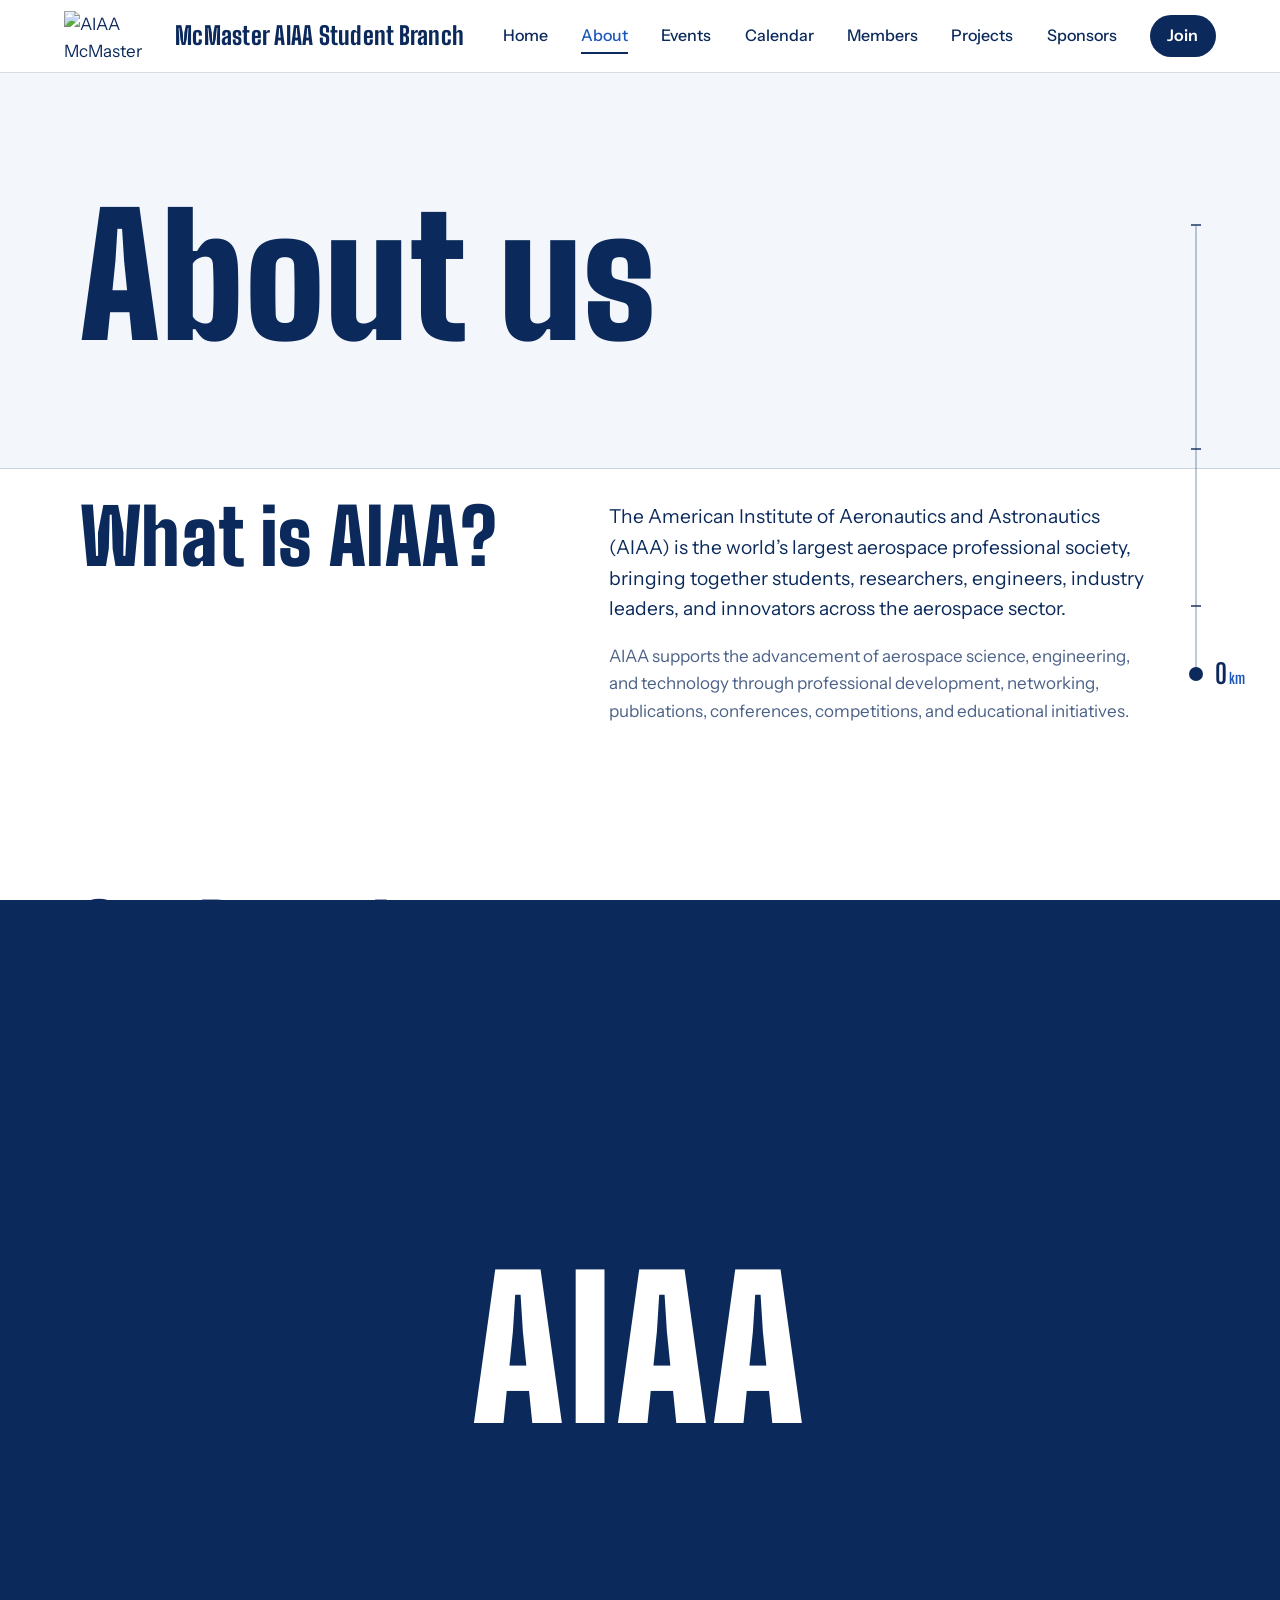
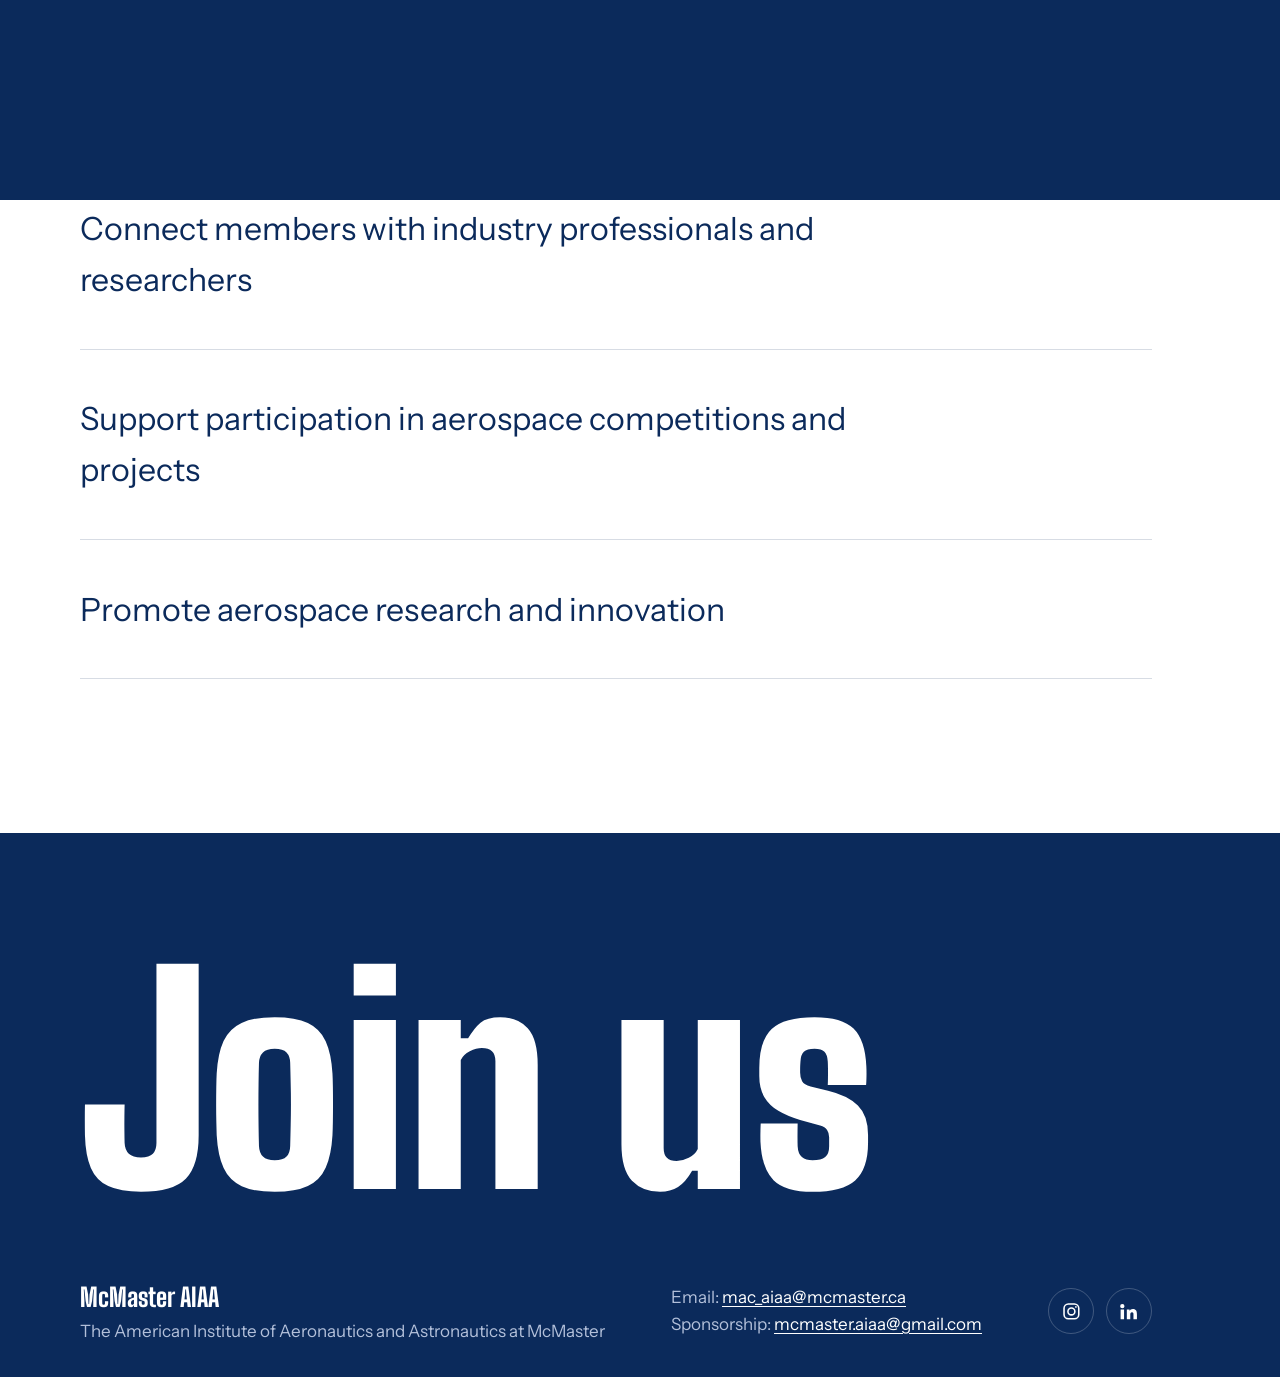
==== commit b5df65a4: "Add sponsorship email to footer" ====
--- a/about.html
+++ b/about.html
@@ -95,7 +95,7 @@
         <strong>McMaster AIAA</strong>
         <p>The American Institute of Aeronautics and Astronautics at McMaster</p>
       </div>
-      <p>Email: <a class="email" href="mailto:mac_aiaa@mcmaster.ca">mac_aiaa@mcmaster.ca</a></p>
+      <p>Email: <a class="email" href="mailto:mac_aiaa@mcmaster.ca">mac_aiaa@mcmaster.ca</a><br>Sponsorship: <a class="email" href="mailto:mcmaster.aiaa@gmail.com">mcmaster.aiaa@gmail.com</a></p>
       <div class="social">
         <a href="https://www.instagram.com/mcmasteraiaa/" target="_blank" rel="noopener" aria-label="McMaster AIAA on Instagram"><svg viewBox="0 0 24 24" fill="none" stroke="currentColor" stroke-width="1.8" aria-hidden="true"><rect x="3.5" y="3.5" width="17" height="17" rx="5"/><circle cx="12" cy="12" r="4"/><circle cx="17.2" cy="6.8" r="1" fill="currentColor" stroke="none"/></svg></a>
         <a href="https://www.linkedin.com/company/mcmasteraiaa/" target="_blank" rel="noopener" aria-label="McMaster AIAA on LinkedIn"><svg viewBox="0 0 24 24" fill="currentColor" aria-hidden="true"><path d="M4.98 3.5a2.5 2.5 0 1 1 0 5 2.5 2.5 0 0 1 0-5zM3 9.75h4V21H3V9.75zM9.5 9.75h3.8v1.6h.06c.53-1 1.82-2.05 3.75-2.05 4 0 4.74 2.63 4.74 6.05V21h-4v-5.1c0-1.22-.02-2.78-1.7-2.78-1.7 0-1.96 1.32-1.96 2.69V21h-4V9.75z"/></svg></a>
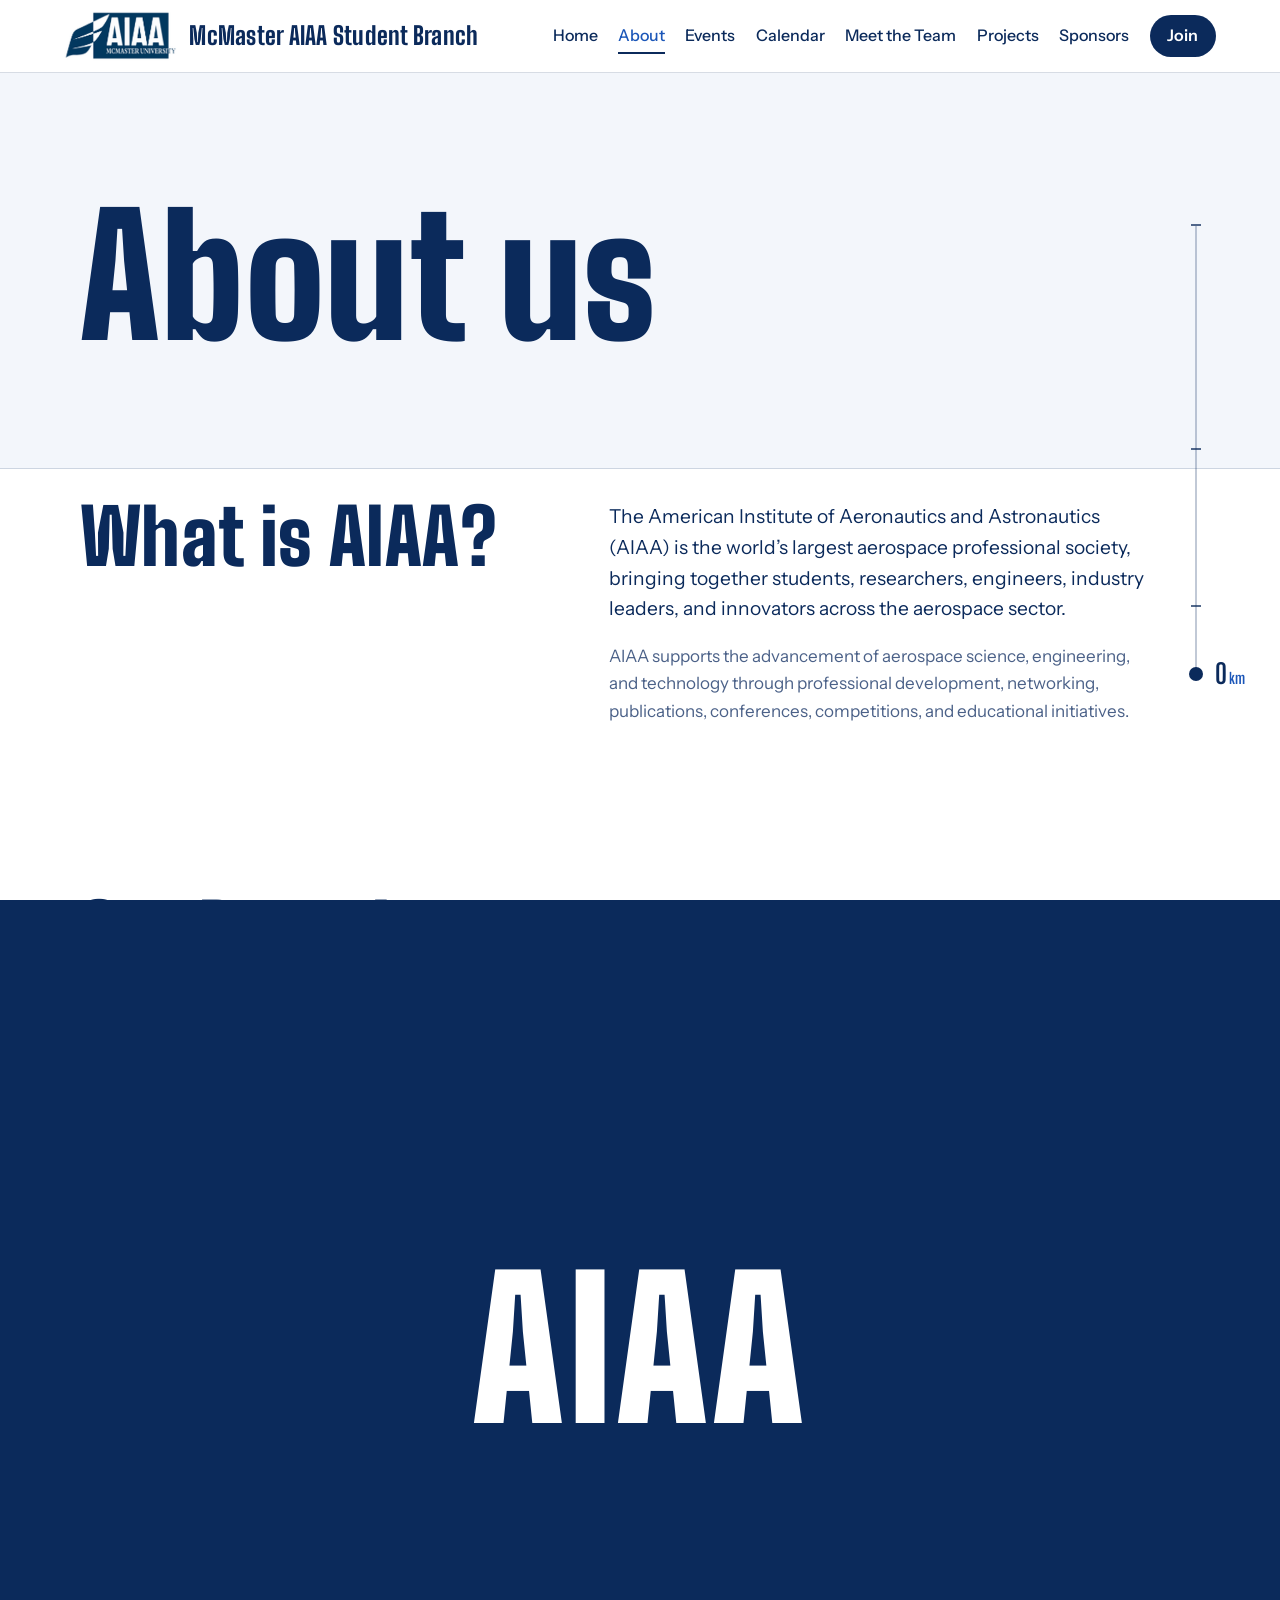
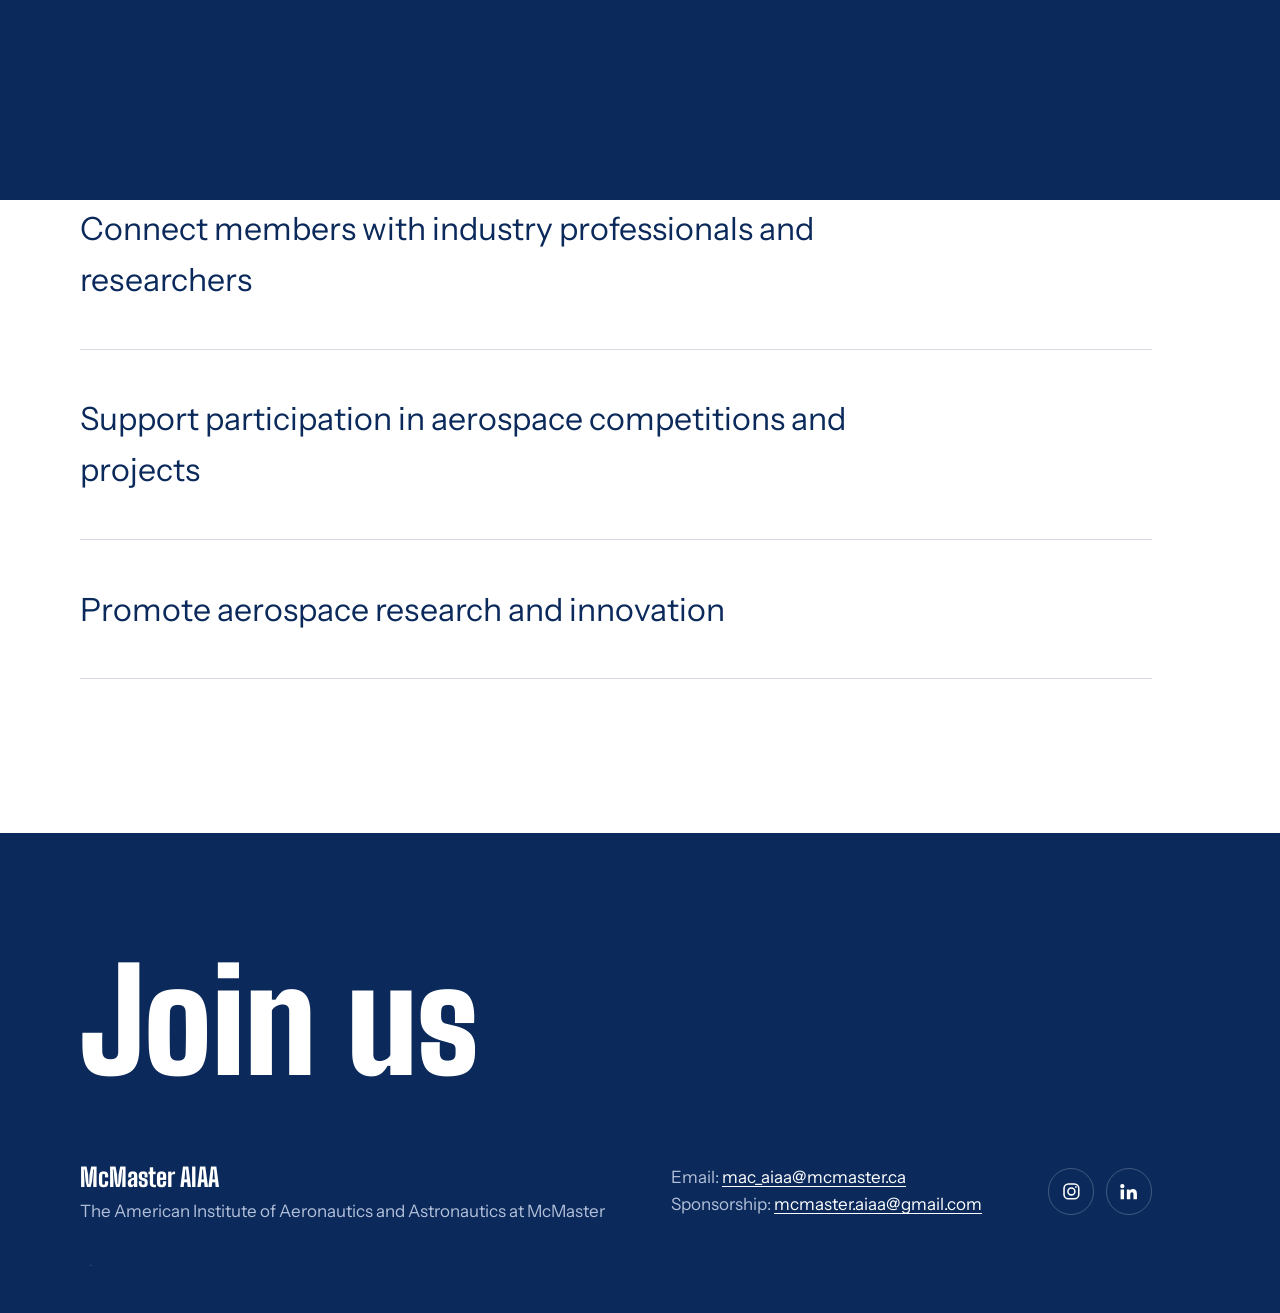
==== commit d57231af: "fixed some mobile layout bugs + added admin page" ====
--- a/about.html
+++ b/about.html
@@ -27,7 +27,7 @@
       <a href="about.html" aria-current="page">About</a>
       <a href="events.html">Events</a>
       <a href="calendar.html">Calendar</a>
-      <a href="members.html">Members</a>
+      <a href="members.html">Meet the Team</a>
       <a href="projects.html">Projects</a>
       <a href="sponsors.html">Sponsors</a>
       <a class="nav-join" href="join.html">Join</a>
@@ -102,6 +102,7 @@
       </div>
     </div>
   </div>
+  <div class="wrap"><a class="admin-link" href="admin.html" aria-label="Admin sign in">&middot;</a></div>
 </footer>
 
 <script src="vendor/gsap.min.js"></script>
--- a/css/styles.css
+++ b/css/styles.css
@@ -1269,4 +1269,70 @@
 
 /* Boluwatiwi: show the top of his head, and keep his name on one line */
 .person-boluwatiwi-mafikuyomi .org-photo img { object-position: center 0%; }
-.person-boluwatiwi-mafikuyomi .org-name { font-size: 0.78rem; letter-spacing: -0.01em; }+.person-boluwatiwi-mafikuyomi .org-name { font-size: 0.78rem; letter-spacing: -0.01em; }
+/* ==========================================================================
+   Mobile layout: Meet the Team stacks into one column (nothing side-by-side)
+   ========================================================================== */
+@media (max-width: 900px) {
+  .org-chart { display: flex; flex-direction: column; align-items: center; gap: 1.25rem; width: 100%; max-width: 100%; overflow: visible; }
+
+  .org-leadership,
+  .org-advisor-area,
+  .org-advisor-row,
+  .org-secretaries { display: flex !important; flex-direction: column !important; align-items: center; gap: 1.25rem; width: 100%; }
+
+  .org-chair, .org-vice-chair, .org-advisor, .org-secretary,
+  .org-advisor-area .org-advisor, .org-departments .org-person {
+    width: 100% !important; max-width: 20rem !important; margin: 0 !important;
+  }
+  .org-vice-chair::before, .org-advisor-area::before, .org-advisor-area::after { display: none !important; }
+
+  .org-departments { display: flex !important; flex-direction: column; align-items: center; gap: 2rem !important; width: 100%; }
+  .org-departments::before, .org-branch::before, .org-branch::after,
+  .org-departments .org-branch::after { display: none !important; }
+  .org-departments .org-branch { width: 100%; margin: 0 !important; display: flex; flex-direction: column; align-items: center; gap: 1rem; }
+  .org-department-title { text-align: center; width: 100%; }
+  .org-people { display: flex !important; flex-direction: column; align-items: center; gap: 1rem; width: 100%; }
+  .org-branch .org-person { margin-top: 0 !important; }
+  .person-danah-shaath .org-role { white-space: normal; }
+}
+
+/* ==========================================================================
+   Smaller type: footer "Join us" and the mobile menu were oversized
+   ========================================================================== */
+.footer-cta { font-size: clamp(3rem, 11vw, 9rem); }
+@media (max-width: 1180px) {
+  .nav a, .nav .nav-join { font-size: clamp(2rem, 8vw, 3.25rem); }
+  .nav { gap: 0.7rem; }
+}
+@media (max-width: 700px) {
+  .footer-cta { font-size: clamp(2.6rem, 14vw, 4rem); }
+  .footer-row strong { font-size: 1.3rem; }
+  .brand-text strong { font-size: 1.25rem; }
+}
+@media (max-width: 700px) {
+  .footer-cta { font-size: clamp(2.2rem, 11vw, 3.4rem); line-height: 0.95; }
+  .page-head h1, .page-head h1 .long, h1.long { font-size: clamp(2.4rem, 11.5vw, 3.4rem); }
+  .hero h1 { font-size: clamp(2.8rem, 12.5vw, 4rem); }
+  .section-title { font-size: clamp(1.9rem, 9vw, 2.6rem); }
+}
+
+/* Admin entrance: a tiny, low-contrast dot at the very bottom of the footer */
+.admin-link { display: inline-block; margin-top: 1.5rem; padding: 0.4rem 0.6rem; font-size: 0.75rem; color: inherit; opacity: 0.18; text-decoration: none; }
+.admin-link:hover, .admin-link:focus-visible { opacity: 0.6; }
+
+/* Department photos (Projects, Web, Events, etc.): same 4:5 portrait shape as the branches above,
+   so heads and shoulders are no longer cut off. */
+.org-departments .org-photo { height: auto; aspect-ratio: 4 / 5; }
+@media (max-width: 900px) {
+  .org-departments .org-person { max-width: 16rem !important; }
+}
+
+/* Sub-branch (department) photos: square, same ratio as the chair, vice chairs and secretaries */
+.org-departments .org-photo { height: auto; aspect-ratio: 1 / 1; }
+
+/* Keep "Meet the Team" on one line in the desktop nav */
+@media (min-width: 1181px) {
+  .nav a { white-space: nowrap; }
+  .nav { gap: clamp(0.8rem, 1.6vw, 2.2rem); }
+}
